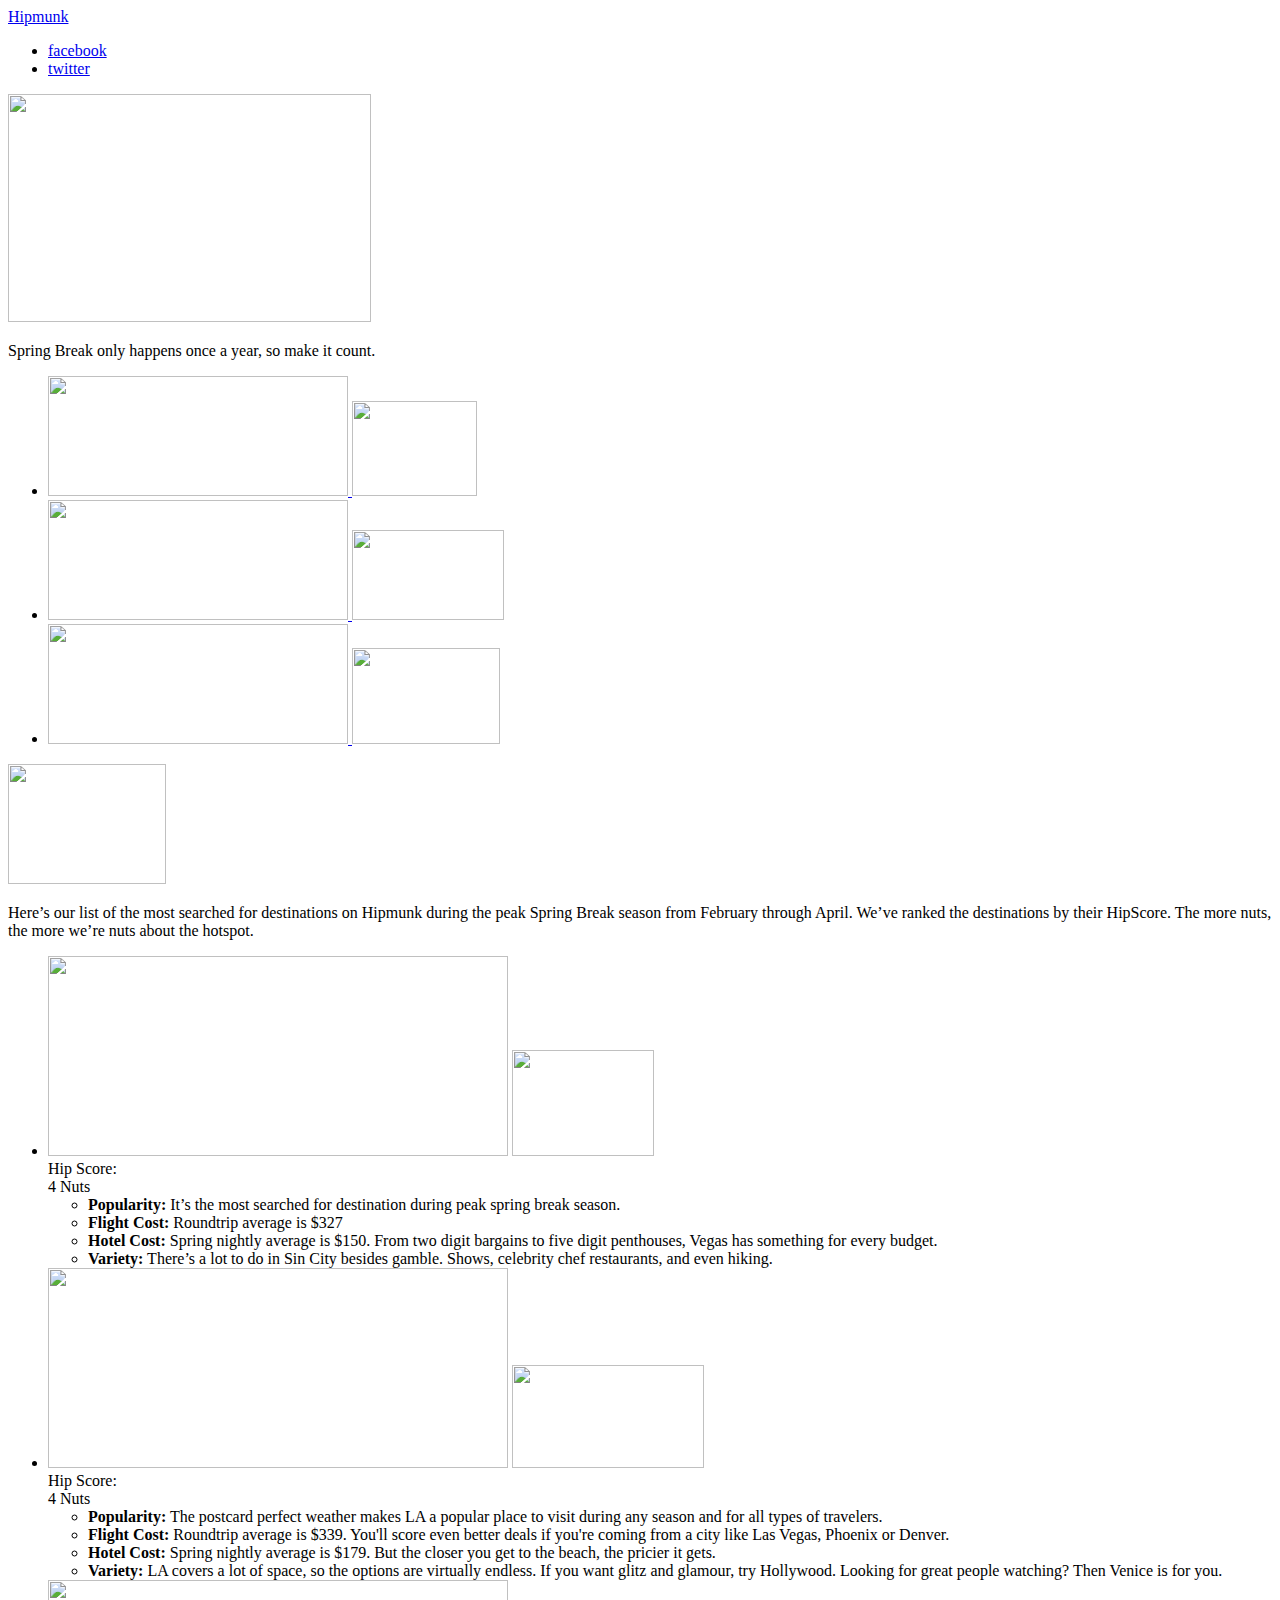
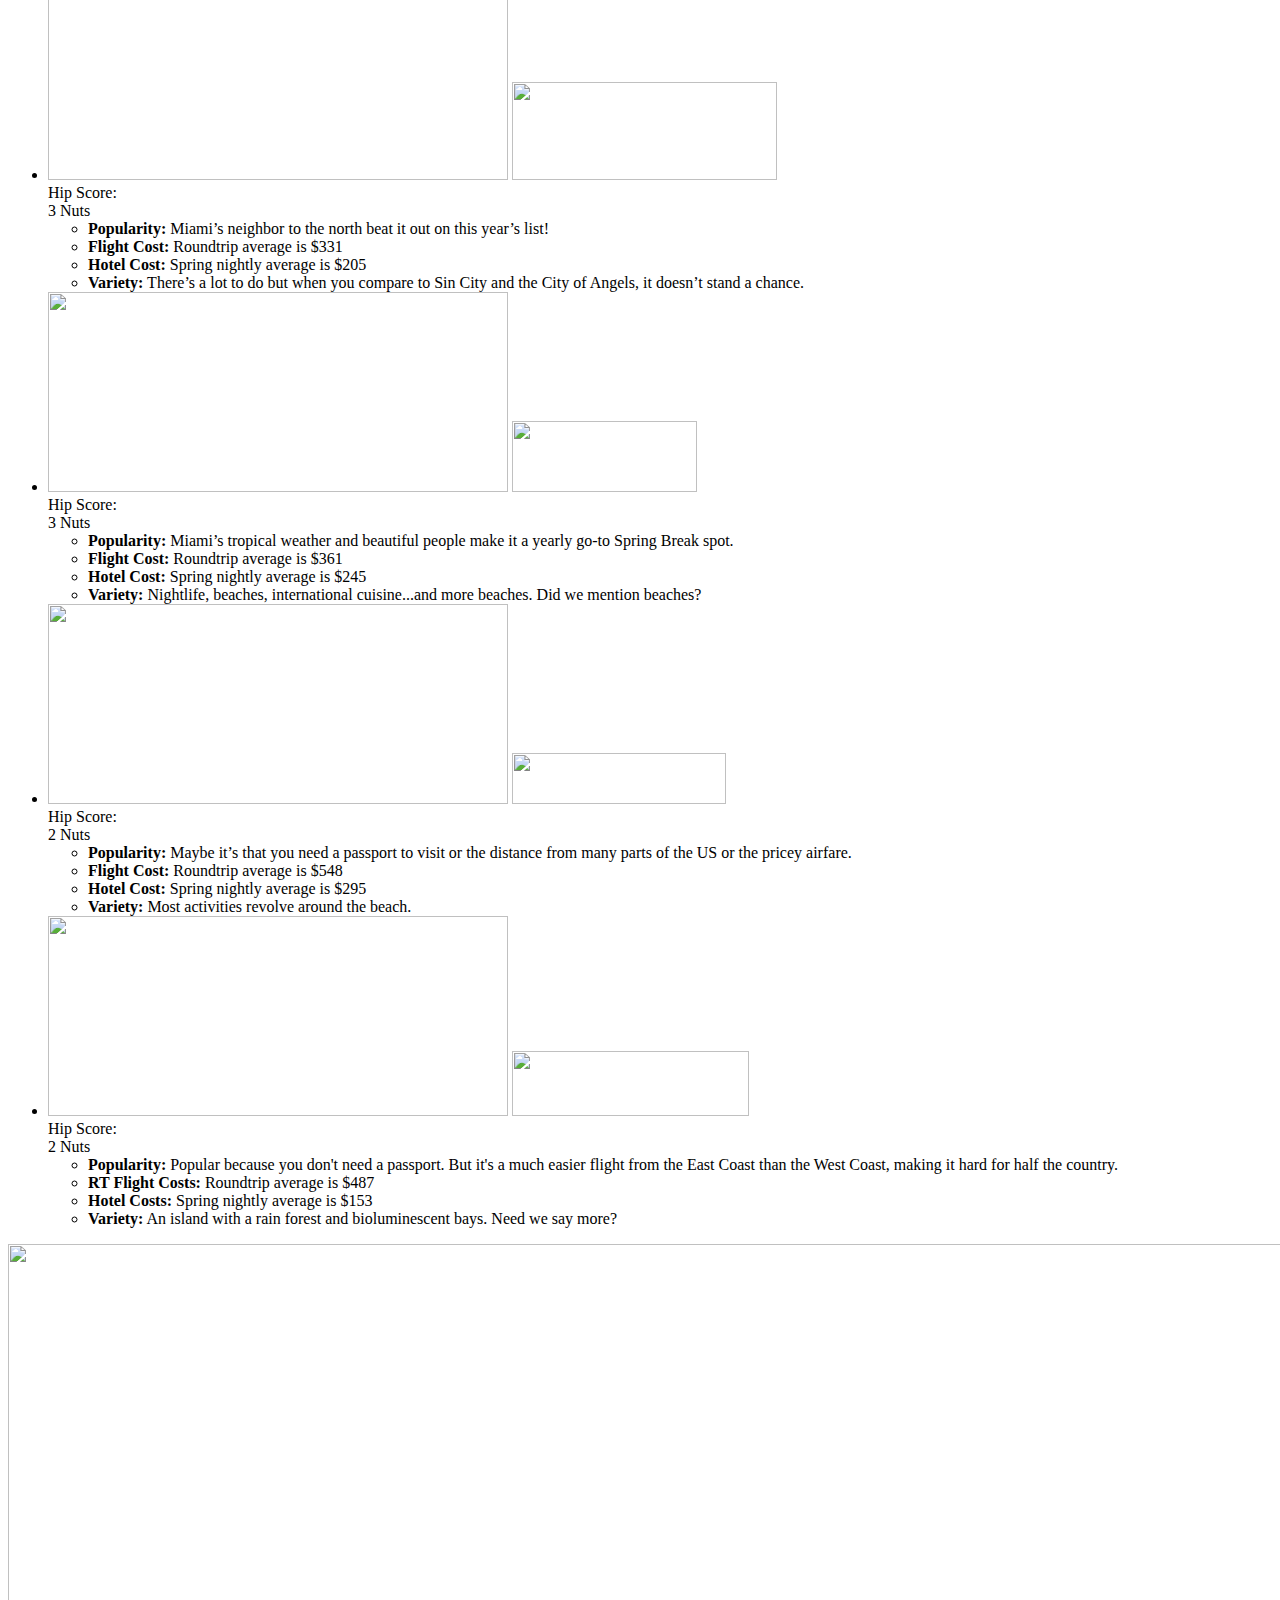
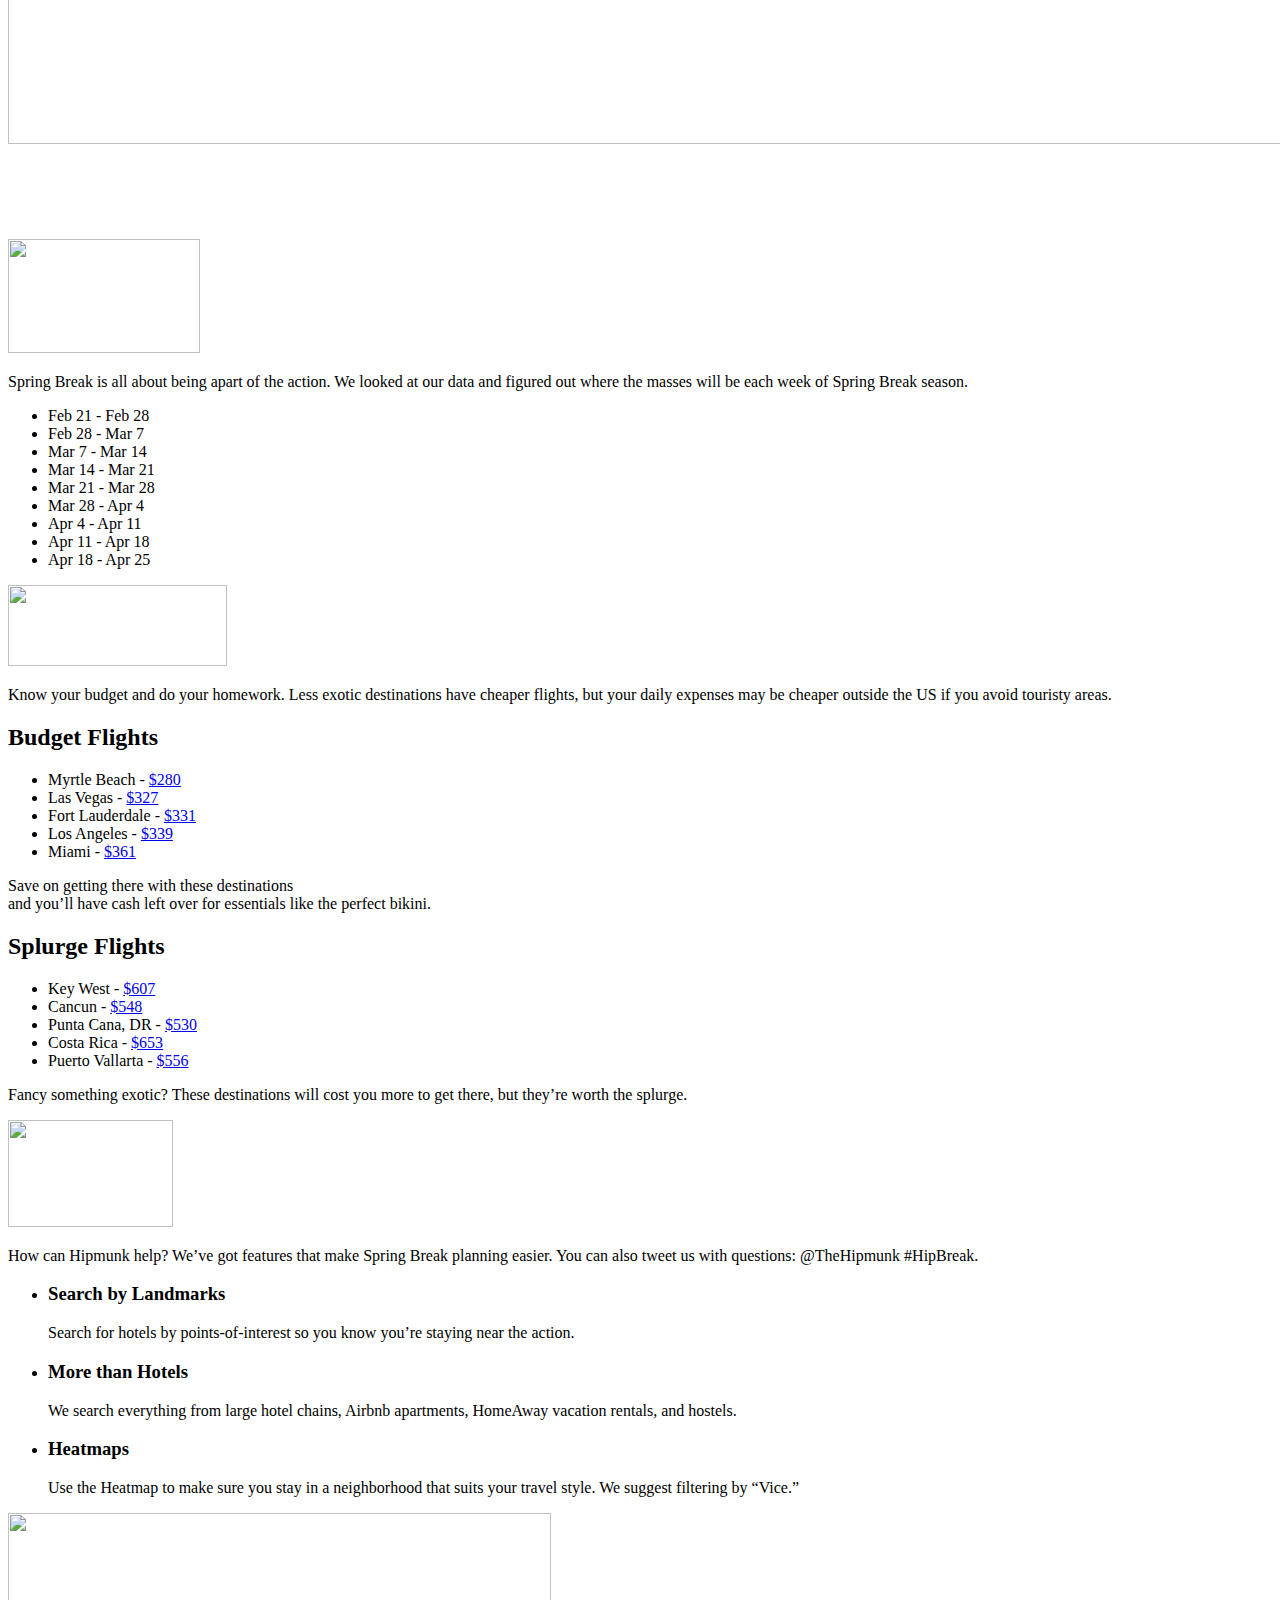
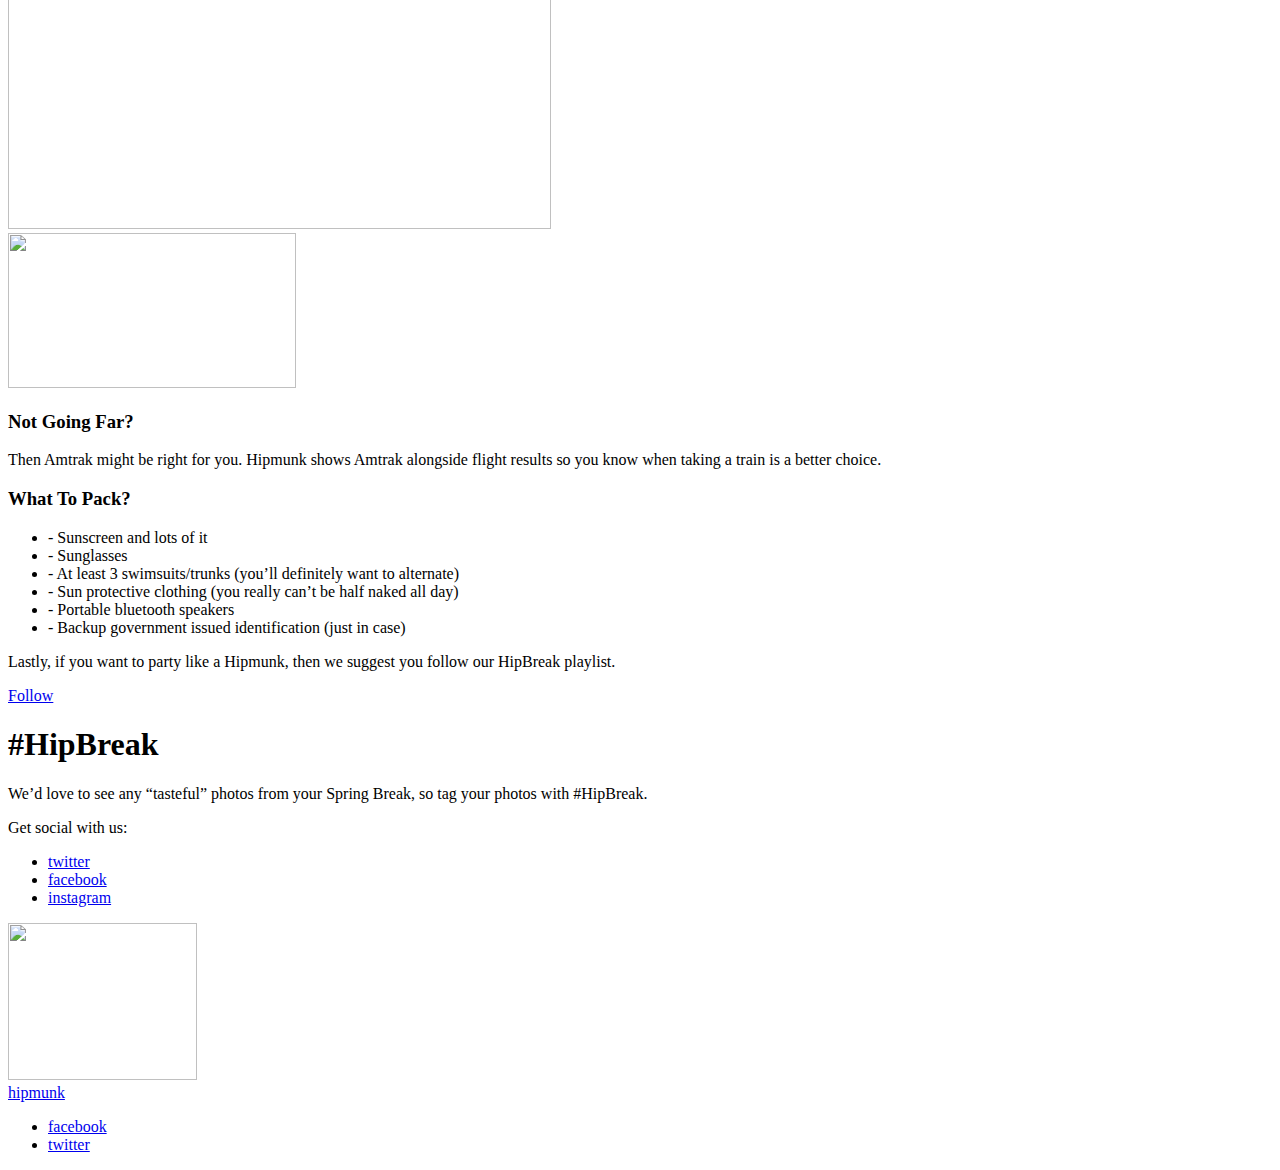
==== index.html @ 0447f13f "first commit" ====
<!DOCTYPE html>
<html lang="en">
	<head>
		<meta charset="UTF-8" />

		<title>Hipmunk Spring Break</title>

		<link rel="shortcut icon" type="image/x-icon"
			href="http://fun.hipmunk.com/HipmunkSpringBreak/css/images/favicon.ico" />
		<link rel="stylesheet"
			href="http://fun.hipmunk.com/HipmunkSpringBreak/css/fonts.css" />
		<link rel="stylesheet"
			href="http://fun.hipmunk.com/HipmunkSpringBreak/css/jquery-ui.min.css" />
		<link rel="stylesheet"
			href="http://fun.hipmunk.com/HipmunkSpringBreak/css/style.css" />

		<script
			src="http://fun.hipmunk.com/HipmunkSpringBreak/js/jquery-1.11.0.min.js"></script>
		<script src="http://fun.hipmunk.com/HipmunkSpringBreak/js/jquery-ui.min.js"></script>
		<script src="http://fun.hipmunk.com/HipmunkSpringBreak/js/functions.js"></script>
	</head>
	<body>
		<div class="wrapper">
			<header class="header">
				<div class="shell">
					<a
						href="https://www.hipmunk.com/?utm_medium=pr&utm_source=fun&utm_campaign=SpringBreak&utm_content=Buttons"
						class="logo">Hipmunk</a>

					<div class="socials">
						<span></span>

						<ul>
							<li>
								<a
									href="https://www.facebook.com/hipmunk?utm_medium=pr&utm_source=fun&utm_campaign=SpringBreak&utm_content=Buttons"
									class="link-facebook">facebook</a>
							</li>

							<li>
								<a
									href="https://twitter.com/thehipmunk?utm_medium=pr&utm_source=fun&utm_campaign=SpringBreak&utm_content=Buttons"
									class="link-twitter">twitter</a>
							</li>
						</ul>
					</div><!-- /.socials -->
				</div><!-- /.shell -->
			</header><!-- /.header -->

			<section class="intro">
				<span class="intro-logo">
					<img src="http://fun.hipmunk.com/HipmunkSpringBreak/css/images/spring-break
						guide.png" alt="" width="363" height="228" />
				</span>

				<div class="intro-nav">
					<div class="shell">
						<p>Spring Break only happens once a year, so make it count. </p>

						<ul>
							<li>
								<a href="#section-spots">
									<img
										src="http://fun.hipmunk.com/HipmunkSpringBreak/css/images/temp/intro-nav-image1.jpg"
										alt="" class="intro-nav-image" width="300" height="120" />

									<img
										src="http://fun.hipmunk.com/HipmunkSpringBreak/css/images/top-spots-white.png"
										alt="" class="intro-nav-text" width="125" height="95" />
								</a>
							</li>

							<li>
								<a href="#section-map">
									<img
										src="http://fun.hipmunk.com/HipmunkSpringBreak/css/images/temp/intro-nav-image2.jpg"
										alt="" class="intro-nav-image" width="300" height="120" />

									<img
										src="http://fun.hipmunk.com/HipmunkSpringBreak/css/images/when-to-go-white.png"
										alt="" class="intro-nav-text" width="152" height="90" />
								</a>
							</li>

							<li>
								<a href="#section-tips">
									<img
										src="http://fun.hipmunk.com/HipmunkSpringBreak/css/images/temp/intro-nav-image3.jpg"
										alt="" class="intro-nav-image" width="300" height="120" />

									<img
										src="http://fun.hipmunk.com/HipmunkSpringBreak/css/images/tips-white.png"
										alt="" class="intro-nav-text" width="148" height="96" />
								</a>
							</li>
						</ul>
					</div><!-- /.shell -->
				</div><!-- /.intro-nav -->
			</section><!-- /.intro -->

			<section class="section section-spots" id="section-spots">
				<div class="shell">
					<div class="section-head">
						<div class="section-head-inner left">
							<img
								src="http://fun.hipmunk.com/HipmunkSpringBreak/css/images/top-spots.png"
								alt="" width="158" height="120" />
						</div><!-- /.section-head-inner left -->

						<div class="section-head-inner">
							<p>Here’s our list of the most searched for destinations on Hipmunk
								during the peak Spring Break season from February through April. We’ve
								ranked the destinations by their HipScore. The more nuts, the more we’re
								nuts about the hotspot.</p>
						</div><!-- /.section-head-inner-->
					</div><!-- /.section-head -->

					<div class="section-body">
						<ul class="spots">
							<li class="spot">
								<div class="spot-head">
									<span class="spot-number">
										<i class="ico-number-1"></i>
									</span>

									<img
										src="http://fun.hipmunk.com/HipmunkSpringBreak/css/images/temp/las-vegas.jpg"
										alt="" width="460" height="200" class="spot-image" />

									<img
										src="http://fun.hipmunk.com/HipmunkSpringBreak/css/images/las-vegas.png"
										alt="" class="spot-name" width="142" height="106" />
								</div><!-- /.spot-head -->

								<div class="spot-details">
									<div class="spot-details-head">
										<span class="spot-score">Hip Score: </span>

										<div class="spot-rating">
											<div class="spot-rating-rated" style="width: 100%">

											</div><!-- /.spot-rating-rated -->
										</div><!-- /.spot-rating -->

										<span class="spot-rating-count">4 Nuts</span>
									</div><!-- /.spot-details-head -->

									<div class="spot-details-body">
										<ul class="list-details">
											<li><strong>Popularity:</strong> It’s the most searched for
												destination during peak spring break season.</li>

											<li><strong>Flight Cost:</strong> Roundtrip average is $327</li>

											<li><strong>Hotel Cost:</strong> Spring nightly average is $150. From
												two digit bargains to five digit penthouses, Vegas has something for
												every budget.</li>

											<li><strong>Variety:</strong> There’s a lot to do in Sin City besides
												gamble. Shows, celebrity chef restaurants, and even hiking.</li>
										</ul><!-- /.list-details -->
									</div><!-- /.spot-details-body -->
								</div><!-- /.spot-details -->
							</li><!-- /.spot -->

							<li class="spot">
								<div class="spot-head">
									<span class="spot-number">
										<i class="ico-number-2"></i>
									</span>

									<img
										src="http://fun.hipmunk.com/HipmunkSpringBreak/css/images/temp/LA.jpg"
										alt="" width="460" height="200" class="spot-image" />

									<img
										src="http://fun.hipmunk.com/HipmunkSpringBreak/css/images/los-angeles.png"
										alt="" class="spot-name" width="192" height="103" />
								</div><!-- /.spot-head -->

								<div class="spot-details">
									<div class="spot-details-head">
										<span class="spot-score">Hip Score: </span>

										<div class="spot-rating">
											<div class="spot-rating-rated" style="width: 100%">

											</div><!-- /.spot-rating-rated -->
										</div><!-- /.spot-rating -->

										<span class="spot-rating-count">4 Nuts</span>
									</div><!-- /.spot-details-head -->

									<div class="spot-details-body">
										<ul class="list-details">
											<li><strong>Popularity:</strong> The postcard perfect weather makes
												LA a popular place to visit during any season and for all types of
												travelers.</li>

											<li><strong>Flight Cost:</strong> Roundtrip average is $339. You'll
												score even better deals if you're coming from a city like Las Vegas,
												Phoenix or Denver.</li>

											<li><strong>Hotel Cost:</strong> Spring nightly average is $179. But
												the closer you get to the beach, the pricier it gets.</li>

											<li><strong>Variety:</strong> LA covers a lot of space, so the
												options are virtually endless. If you want glitz and glamour, try
												Hollywood. Looking for great people watching? Then Venice is for
												you.</li>
										</ul><!-- /.list-details -->
									</div><!-- /.spot-details-body -->
								</div><!-- /.spot-details -->
							</li><!-- /.spot -->

							<li class="spot">
								<div class="spot-head">
									<span class="spot-number">
										<i class="ico-number-3"></i>
									</span>

									<img
										src="http://fun.hipmunk.com/HipmunkSpringBreak/css/images/temp/fort.jpg"
										alt="" width="460" height="200" class="spot-image" />

									<img
										src="http://fun.hipmunk.com/HipmunkSpringBreak/css/images/fort-lauderdale.png"
										alt="" class="spot-name" width="265" height="98" />
								</div><!-- /.spot-head -->

								<div class="spot-details">
									<div class="spot-details-head">
										<span class="spot-score">Hip Score: </span>

										<div class="spot-rating">
											<div class="spot-rating-rated" style="width: 75%">

											</div><!-- /.spot-rating-rated -->
										</div><!-- /.spot-rating -->

										<span class="spot-rating-count">3 Nuts</span>
									</div><!-- /.spot-details-head -->

									<div class="spot-details-body">
										<ul class="list-details">
											<li><strong>Popularity:</strong> Miami’s neighbor to the north beat
												it out on this year’s list!</li>

											<li><strong>Flight Cost:</strong> Roundtrip average is $331</li>

											<li><strong>Hotel Cost:</strong> Spring nightly average is $205</li>
											<li><strong>Variety:</strong> There’s a lot to do but when you
												compare to Sin City and the City of Angels, it doesn’t stand a
												chance. </li>
										</ul><!-- /.list-details -->
									</div><!-- /.spot-details-body -->
								</div><!-- /.spot-details -->
							</li><!-- /.spot -->

							<li class="spot">
								<div class="spot-head">
									<span class="spot-number">
										<i class="ico-number-4"></i>
									</span>

									<img
										src="http://fun.hipmunk.com/HipmunkSpringBreak/css/images/temp/miami.jpg"
										alt="" width="460" height="200" class="spot-image" />

									<img
										src="http://fun.hipmunk.com/HipmunkSpringBreak/css/images/miami.png"
										alt="" class="spot-name" width="185" height="71" />
								</div><!-- /.spot-head -->

								<div class="spot-details">
									<div class="spot-details-head">
										<span class="spot-score">Hip Score: </span>

										<div class="spot-rating">
											<div class="spot-rating-rated" style="width: 75%">

											</div><!-- /.spot-rating-rated -->
										</div><!-- /.spot-rating -->

										<span class="spot-rating-count">3 Nuts</span>
									</div><!-- /.spot-details-head -->

									<div class="spot-details-body">
										<ul class="list-details">
											<li><strong>Popularity:</strong> Miami’s tropical weather and
												beautiful people make it a yearly go-to Spring Break spot.</li>

											<li><strong>Flight Cost:</strong> Roundtrip average is $361</li>

											<li><strong>Hotel Cost:</strong> Spring nightly average is $245</li>
											<li><strong>Variety:</strong> Nightlife, beaches, international
												cuisine...and more beaches. Did we mention beaches?</li>
										</ul><!-- /.list-details -->
									</div><!-- /.spot-details-body -->
								</div><!-- /.spot-details -->
							</li><!-- /.spot -->

							<li class="spot">
								<div class="spot-head">
									<span class="spot-number">
										<i class="ico-number-5"></i>
									</span>

									<img
										src="http://fun.hipmunk.com/HipmunkSpringBreak/css/images/temp/cancun.jpg"
										alt="" width="460" height="200" class="spot-image" />

									<img
										src="http://fun.hipmunk.com/HipmunkSpringBreak/css/images/cancun.png"
										alt="" class="spot-name" width="214" height="51" />
								</div><!-- /.spot-head -->

								<div class="spot-details">
									<div class="spot-details-head">
										<span class="spot-score">Hip Score: </span>

										<div class="spot-rating">
											<div class="spot-rating-rated" style="width: 50%">

											</div><!-- /.spot-rating-rated -->
										</div><!-- /.spot-rating -->

										<span class="spot-rating-count">2 Nuts</span>
									</div><!-- /.spot-details-head -->

									<div class="spot-details-body">
										<ul class="list-details">
											<li><strong>Popularity:</strong> Maybe it’s that you need a passport
												to visit or the distance from many parts of the US or the pricey
												airfare.</li>

											<li><strong>Flight Cost:</strong> Roundtrip average is $548</li>

											<li><strong>Hotel Cost:</strong> Spring nightly average is $295</li>
											<li><strong>Variety:</strong> Most activities revolve around the
												beach.</li>
										</ul><!-- /.list-details -->
									</div><!-- /.spot-details-body -->
								</div><!-- /.spot-details -->
							</li><!-- /.spot -->

							<li class="spot">
								<div class="spot-head">
									<span class="spot-number">
										<i class="ico-number-6"></i>
									</span>

									<img
										src="http://fun.hipmunk.com/HipmunkSpringBreak/css/images/temp/san-juan.jpg"
										alt="" width="460" height="200" class="spot-image" />

									<img
										src="http://fun.hipmunk.com/HipmunkSpringBreak/css/images/san-juan.png"
										alt="" class="spot-name" width="237" height="65" />
								</div><!-- /.spot-head -->

								<div class="spot-details">
									<div class="spot-details-head">
										<span class="spot-score">Hip Score: </span>

										<div class="spot-rating">
											<div class="spot-rating-rated" style="width: 50%">

											</div><!-- /.spot-rating-rated -->
										</div><!-- /.spot-rating -->

										<span class="spot-rating-count">2 Nuts</span>
									</div><!-- /.spot-details-head -->

									<div class="spot-details-body">
										<ul class="list-details">
											<li><strong>Popularity:</strong> Popular because you don't need a
												passport. But it's a much easier flight from the East Coast than the
												West Coast, making it hard for half the country.</li>

											<li><strong>RT Flight Costs:</strong> Roundtrip average is $487</li>
											<li><strong>Hotel Costs:</strong> Spring nightly average is $153</li>
											<li><strong>Variety:</strong> An island with a rain forest and
												bioluminescent bays. Need we say more?</li>
										</ul><!-- /.list-details -->
									</div><!-- /.spot-details-body -->
								</div><!-- /.spot-details -->
							</li><!-- /.spot -->
						</ul><!-- /.spots -->
					</div><!-- /.section-body -->
				</div><!-- /.shell -->
			</section><!-- /.section -->

			<section class="section section-map" id="section-map">
				<div class="section-image">
					<img src="http://fun.hipmunk.com/HipmunkSpringBreak/css/images/map.jpg"
						alt="" width="1379" height="500" />
				</div><!-- /.section-image -->

				<div class="section-inner">
					<div class="map-links">
						<a
							href="https://www.hipmunk.com/Hotels-in-Los-Angeles-CA?utm_medium=pr&utm_source=fun&utm_campaign=SpringBreak&utm_content=WhentoGo"
							style="margin-left: -410px; top: 47.6%;" class="feb-4 mar-2 mar-4 apr-1">
							<img
								src="http://fun.hipmunk.com/HipmunkSpringBreak/css/images/cities/LA.png"
								alt="" width="128" height="47" />
						</a>

						<a
							href="https://www.hipmunk.com/Hotels-in-Cancun-Mexico?utm_medium=pr&utm_source=fun&utm_campaign=SpringBreak&utm_content=WhentoGo"
							style="margin-left: -223px; top: 63.5%;" class="mar-1 mar-3 apr-1 apr-3
							apr-2 apr-4">
							<img
								src="http://fun.hipmunk.com/HipmunkSpringBreak/css/images/cities/Cancun.png"
								alt="" width="104" height="47" />
						</a>

						<a
							href="https://www.hipmunk.com/Hotels-in-Fort-Lauderdale-FL?utm_medium=pr&utm_source=fun&utm_campaign=SpringBreak&utm_content=WhentoGo"
							style="margin-left: -188px; top: 48%;" class="mar-2">
							<img
								src="http://fun.hipmunk.com/HipmunkSpringBreak/css/images/cities/Fort-Lauderdale.png"
								alt="" width="156" height="53" />
						</a>

						<a
							href="https://www.hipmunk.com/Hotels-in-Fort-Lauderdale-FL?utm_medium=pr&utm_source=fun&utm_campaign=SpringBreak&utm_content=WhentoGo"
							style="margin-left: -188px; top: 55.6%;" class="feb-4 mar-1 mar-3 mar-4
							apr-1">
							<img
								src="http://fun.hipmunk.com/HipmunkSpringBreak/css/images/cities/fort-lauderdale-dark.png"
								alt="" width="156" height="53" />
						</a>

						<a
							href="https://www.hipmunk.com/Hotels-in-Fort-Lauderdale-FL?utm_medium=pr&utm_source=fun&utm_campaign=SpringBreak&utm_content=WhentoGo"
							style="margin-left: -177px; top: 50.2%;" class="apr-2">
							<img
								src="http://fun.hipmunk.com/HipmunkSpringBreak/css/images/cities/Fort-Lauderdale-center.png"
								alt="" width="156" height="76" />
						</a>

						<a
							href="https://www.hipmunk.com/Hotels-in-Las-Vegas-NV?utm_medium=pr&utm_source=fun&utm_campaign=SpringBreak&utm_content=WhentoGo"
							style="margin-left: -337px; top: 40%;" class="feb-4 mar-1 mar-4 apr-3">
							<img
								src="http://fun.hipmunk.com/HipmunkSpringBreak/css/images/cities/Las-Vegas.png"
								alt="" width="112" height="68" />
						</a>

						<a
							href="https://www.hipmunk.com/Hotels-in-Miami-FL?utm_medium=pr&utm_source=fun&utm_campaign=SpringBreak&utm_content=WhentoGo"
							style="margin-left: -149px; top: 54.5%;" class="mar-2">
							<img
								src="http://fun.hipmunk.com/HipmunkSpringBreak/css/images/cities/Miami.png"
								alt="" width="112" height="55" />
						</a>

						<a
							href="https://www.hipmunk.com/Hotels-in-San-Juan-Puerto-Rico?utm_medium=pr&utm_source=fun&utm_campaign=SpringBreak&utm_content=WhentoGo"
							style="margin-left: -69px; top: 61.7%;" class="mar-3 apr-3">
							<img
								src="http://fun.hipmunk.com/HipmunkSpringBreak/css/images/cities/san-juan.png"
								alt="" width="105" height="68" />
						</a>

						<a
							href="https://www.hipmunk.com/Hotels-in-Tampa-FL?utm_medium=pr&utm_source=fun&utm_campaign=SpringBreak&utm_content=WhentoGo"
							style="margin-left: -178px; top: 56.5%;" class="apr-2">
							<img
								src="http://fun.hipmunk.com/HipmunkSpringBreak/css/images/cities/tampa.png"
								alt="" width="83" height="45" />
						</a>

						<a
							href="https://www.hipmunk.com/Hotels-in-Tampa-FL?utm_medium=pr&utm_source=fun&utm_campaign=SpringBreak&utm_content=WhentoGo"
							style="margin-left: -160px; top: 48%;" class="apr-4">
							<img
								src="http://fun.hipmunk.com/HipmunkSpringBreak/css/images/cities/tampa-alt.png"
								alt="" width="77" height="87" />
						</a>

						<a
							href="https://www.hipmunk.com/Hotels-in-Fort-Lauderdale-FL?utm_medium=pr&utm_source=fun&utm_campaign=SpringBreak&utm_content=WhentoGo"
							style="margin-left: -166px; top: 55.6%;" class="apr-4">
							<img
								src="http://fun.hipmunk.com/HipmunkSpringBreak/css/images/cities/fort-lauderdale-dark-alt.png"
								alt="" width="156" height="48" />
						</a>
					</div><!-- /.map-links -->

					<div class="shell">
						<div class="section-head">
							<div class="section-head-inner left">
								<img
									src="http://fun.hipmunk.com/HipmunkSpringBreak/css/images/when-to-go-big.png"
									alt="" width="192" height="114" />
							</div><!-- /.section-head-inner left -->

							<div class="section-head-inner">
								<p>Spring Break is all about being apart of the action. We looked at our
									data and figured out where the masses will be each week of Spring Break
									season.</p>
							</div><!-- /.section-head-inner-->
						</div><!-- /.section-head -->
					</div><!-- /.shell -->

					<div class="section-foot">
						<div class="shell">
							<div class="map-scollbar">
								<div class="slider">

								</div><!-- /.slider -->

								<ul class="slider-options">
									<li data-time="feb-4">Feb 21 - Feb 28</li>

									<li data-time="mar-1">Feb 28 - Mar 7</li>

									<li data-time="mar-2">Mar 7 - Mar 14</li>

									<li data-time="mar-3">Mar 14 - Mar 21</li>

									<li data-time="mar-4">Mar 21 - Mar 28</li>

									<li data-time="apr-1">Mar 28 - Apr 4</li>

									<li data-time="apr-2">Apr 4 - Apr 11</li>

									<li data-time="apr-3">Apr 11 - Apr 18</li>

									<li data-time="apr-4">Apr 18 - Apr 25</li>
								</ul><!-- /.slider-options -->
							</div><!-- /.map-scollbar -->
						</div><!-- /.shell -->
					</div><!-- /.section-foot -->
				</div><!-- /.section-inner -->
			</section><!-- /.section -->

			<section class="section section-budget">
				<div class="section-head">
					<div class="shell clearfix">
						<div class="section-head-inner left">
							<img
								src="http://fun.hipmunk.com/HipmunkSpringBreak/css/images/miami-colored.png"
								alt="" width="219" height="81" />
						</div><!-- /.section-head-inner left -->

						<div class="section-head-inner">
							<p>Know your budget and do your homework. Less exotic destinations have
								cheaper flights, but your daily expenses may be cheaper outside the US
								if you avoid touristy areas.</p>
						</div><!-- /.section-head-inner-->
					</div><!-- /.shell -->
				</div><!-- /.section-head -->

				<div class="section-body">
					<div class="shell">
						<div class="article">
							<h2>Budget Flights</h2>

							<ul class="list-flights">
								<li>Myrtle Beach - <a
										href="https://www.hipmunk.com/Flights-to-Myrtle-Beach-SC?utm_medium=pr&utm_source=fun&utm_campaign=SpringBreak&utm_content=Budget">$280</a></li>
								<li>Las Vegas - <a
										href="https://www.hipmunk.com/Flights-to-Las-Vegas-NV?utm_medium=pr&utm_source=fun&utm_campaign=SpringBreak&utm_content=Budget">$327</a></li>
								<li>Fort Lauderdale - <a
										href="https://www.hipmunk.com/Flights-to-Fort-Lauderdale-FL?utm_medium=pr&utm_source=fun&utm_campaign=SpringBreak&utm_content=Budget">$331</a></li>
								<li>Los Angeles - <a
										href="https://www.hipmunk.com/Flights-to-Los-Angeles-CA?utm_medium=pr&utm_source=fun&utm_campaign=SpringBreak&utm_content=Budget">$339</a></li>
								<li>Miami - <a
										href="https://www.hipmunk.com/Flights-to-Miami-FL?utm_medium=pr&utm_source=fun&utm_campaign=SpringBreak&utm_content=Budget">$361
									</a></li>
							</ul><!-- /.list-flights -->

							<p>Save on getting there with these destinations <br />and you’ll have
								cash left over for essentials like the perfect bikini.</p>
						</div><!-- /.article -->
					</div><!-- /.shell -->
				</div><!-- /.section-body -->

				<div class="section-foot">
					<div class="shell">
						<div class="article">
							<h2>Splurge Flights</h2>

							<ul class="list-flights">
								<li>Key West - <a
										href="https://www.hipmunk.com/flights?utm_medium=pr&utm_source=fun&utm_campaign=SpringBreak&utm_content=Budget#t=EYW">$607</a></li>
								<li>Cancun - <a
										href="https://www.hipmunk.com/Flights-to-Cancun-Mexico?utm_medium=pr&utm_source=fun&utm_campaign=SpringBreak&utm_content=Budget">$548</a></li>
								<li>Punta Cana, DR - <a
										href="https://www.hipmunk.com/flights?utm_medium=pr&utm_source=fun&utm_campaign=SpringBreak&utm_content=Budget#t=PUJ">$530</a></li>
								<li>Costa Rica - <a
										href="https://www.hipmunk.com/flights?utm_medium=pr&utm_source=fun&utm_campaign=SpringBreak&utm_content=Budget#t=SJO">$653</a></li>
								<li>Puerto Vallarta - <a
										href="https://www.hipmunk.com/flights?utm_medium=pr&utm_source=fun&utm_campaign=SpringBreak&utm_content=Budget#t=PVR">$556</a></li>
							</ul><!-- /.list-flights -->

							<p>Fancy something exotic? These destinations will cost you more to get
								there, but they’re worth the splurge.</p>
						</div><!-- /.article -->
					</div><!-- /.shell -->
				</div><!-- /.section-foot -->
			</section><!-- /.section -->

			<section class="section section-tips" id="section-tips">
				<div class="shell">
					<div class="section-head">
						<div class="section-head-inner left">
							<img
								src="http://fun.hipmunk.com/HipmunkSpringBreak/css/images/tips-colored.png"
								alt="" width="165" height="107" />
						</div><!-- /.section-head-inner left -->

						<div class="section-head-inner">
							<p>How can Hipmunk help? We’ve got features that make Spring Break
								planning easier. You can also tweet us with questions: @TheHipmunk
								#HipBreak.</p>
						</div><!-- /.section-head-inner -->
					</div><!-- /.section-head -->

					<ul class="list-tips">
						<li>
							<h3>Search by Landmarks</h3>

							<p>Search for hotels by points-of-interest so you know you’re staying
								near the action.</p>
						</li>

						<li>
							<h3>More than Hotels</h3>

							<p>We search everything from large hotel chains, Airbnb apartments,
								HomeAway vacation rentals, and hostels.</p>
						</li>

						<li>
							<h3>Heatmaps</h3>

							<p>Use the Heatmap to make sure you stay in a neighborhood that suits
								your travel style. We suggest filtering by “Vice.”</p>
						</li>
					</ul><!-- /.list-tips -->
				</div><!-- /.shell -->

				<div class="section-foot">
					<span class="palm palm-left"></span>

					<span class="palm palm-right"></span>

					<div class="tablet-image">
						<img src="http://fun.hipmunk.com/HipmunkSpringBreak/css/images/imac.png"
							alt="" width="543" height="316" />
					</div><!-- /.tablet-image -->
				</div><!-- /.section-foot -->
			</section><!-- /.section -->

			<section class="section section-aboard">
				<div class="shell">
					<div class="section-cols">
						<div class="section-col section-col-1of2">
							<div class="chipmunk-image">
								<img
									src="http://fun.hipmunk.com/HipmunkSpringBreak/css/images/all-aboard.png"
									alt="" width="288" height="155" />
							</div><!-- /.chipmunk-image -->
						</div><!-- /.section-col section-col-1of2 -->

						<div class="section-col section-col-1of2">
							<div class="article">
								<h3>Not Going Far?</h3>

								<p>Then Amtrak might be right for you. Hipmunk shows Amtrak alongside
									flight results so you know when taking a train is a better choice. </p>
							</div><!-- /.article -->
						</div><!-- /.section-col section-col-1of2 -->
					</div><!-- /.section-cols -->
				</div><!-- /.shell -->
			</section><!-- /.section -->

			<section class="section section-pack">
				<div class="shell">
					<div class="article">
						<h3>What To Pack?</h3>

						<ul>
							<li>- Sunscreen and lots of it</li>

							<li>- Sunglasses </li>

							<li>- At least 3 swimsuits/trunks (you’ll definitely want to alternate)
							</li>

							<li>- Sun protective clothing (you really can’t be half naked all day)</li>
							<li>- Portable bluetooth speakers </li>

							<li>- Backup government issued identification (just in case)</li>
						</ul>

						<p>Lastly, if you want to party like a Hipmunk, then we suggest you follow
							our HipBreak playlist.</p>

						<div class="actions">
							<a
								href="http://open.spotify.com/user/thehipmunk/playlist/06yWRmVXMA8In89k974xlc"
								class="btn btn-follow">
								<i class="ico-follow"></i>

								<span>Follow</span>
							</a>
						</div><!-- /.actions -->
					</div><!-- /.article -->
				</div><!-- /.shell -->
			</section><!-- /.section -->

			<section class="section section-break">
				<div class="shell">
					<div class="article">
						<h1>#HipBreak</h1>

						<p>We’d love to see any “tasteful” photos from your Spring Break, so tag
							your photos with #HipBreak.</p>

						<p>Get social with us:</p>

						<div class="socials socials-alt">
							<ul>
								<li>
									<a
										href="https://twitter.com/thehipmunk?utm_medium=pr&utm_source=fun&utm_campaign=SpringBreak&utm_content=Buttons"
										class="link-twitter">twitter</a>
								</li>

								<li>
									<a
										href="https://www.facebook.com/hipmunk?utm_medium=pr&utm_source=fun&utm_campaign=SpringBreak&utm_content=Buttons"
										class="link-facebook">facebook</a>
								</li>

								<li>
									<a
										href="https://instagram.com/thehipmunk/?utm_medium=pr&utm_source=fun&utm_campaign=SpringBreak&utm_content=Buttons"
										class="link-instagram">instagram</a>
								</li>
							</ul>
						</div><!-- /.socials -->
					</div><!-- /.article -->

					<div class="chipmunk-image">
						<img
							src="http://fun.hipmunk.com/HipmunkSpringBreak/css/images/party-chippy.png"
							alt="" width="189" height="157" />
					</div><!-- /.chipmunk-image -->
				</div><!-- /.shell -->
			</section><!-- /.section -->

			<footer class="footer">
				<div class="shell">
					<a
						href="https://www.hipmunk.com/?utm_medium=pr&utm_source=fun&utm_campaign=SpringBreak&utm_content=Buttons"
						class="footer-logo">hipmunk</a>

					<div class="socials">
						<span></span>

						<ul>
							<li>
								<a
									href="https://www.facebook.com/hipmunk?utm_medium=pr&utm_source=fun&utm_campaign=SpringBreak&utm_content=Buttons"
									class="link-facebook" class="link-facebook">facebook</a>
							</li>

							<li>
								<a
									href="https://twitter.com/thehipmunk?utm_medium=pr&utm_source=fun&utm_campaign=SpringBreak&utm_content=Buttons"
									class="link-twitter" class="link-twitter">twitter</a>
							</li>
						</ul>
					</div><!-- /.socials -->
				</div><!-- /.shell -->
			</footer><!-- /.footer -->
		</div><!-- /.wrapper -->
	</body>
</html>
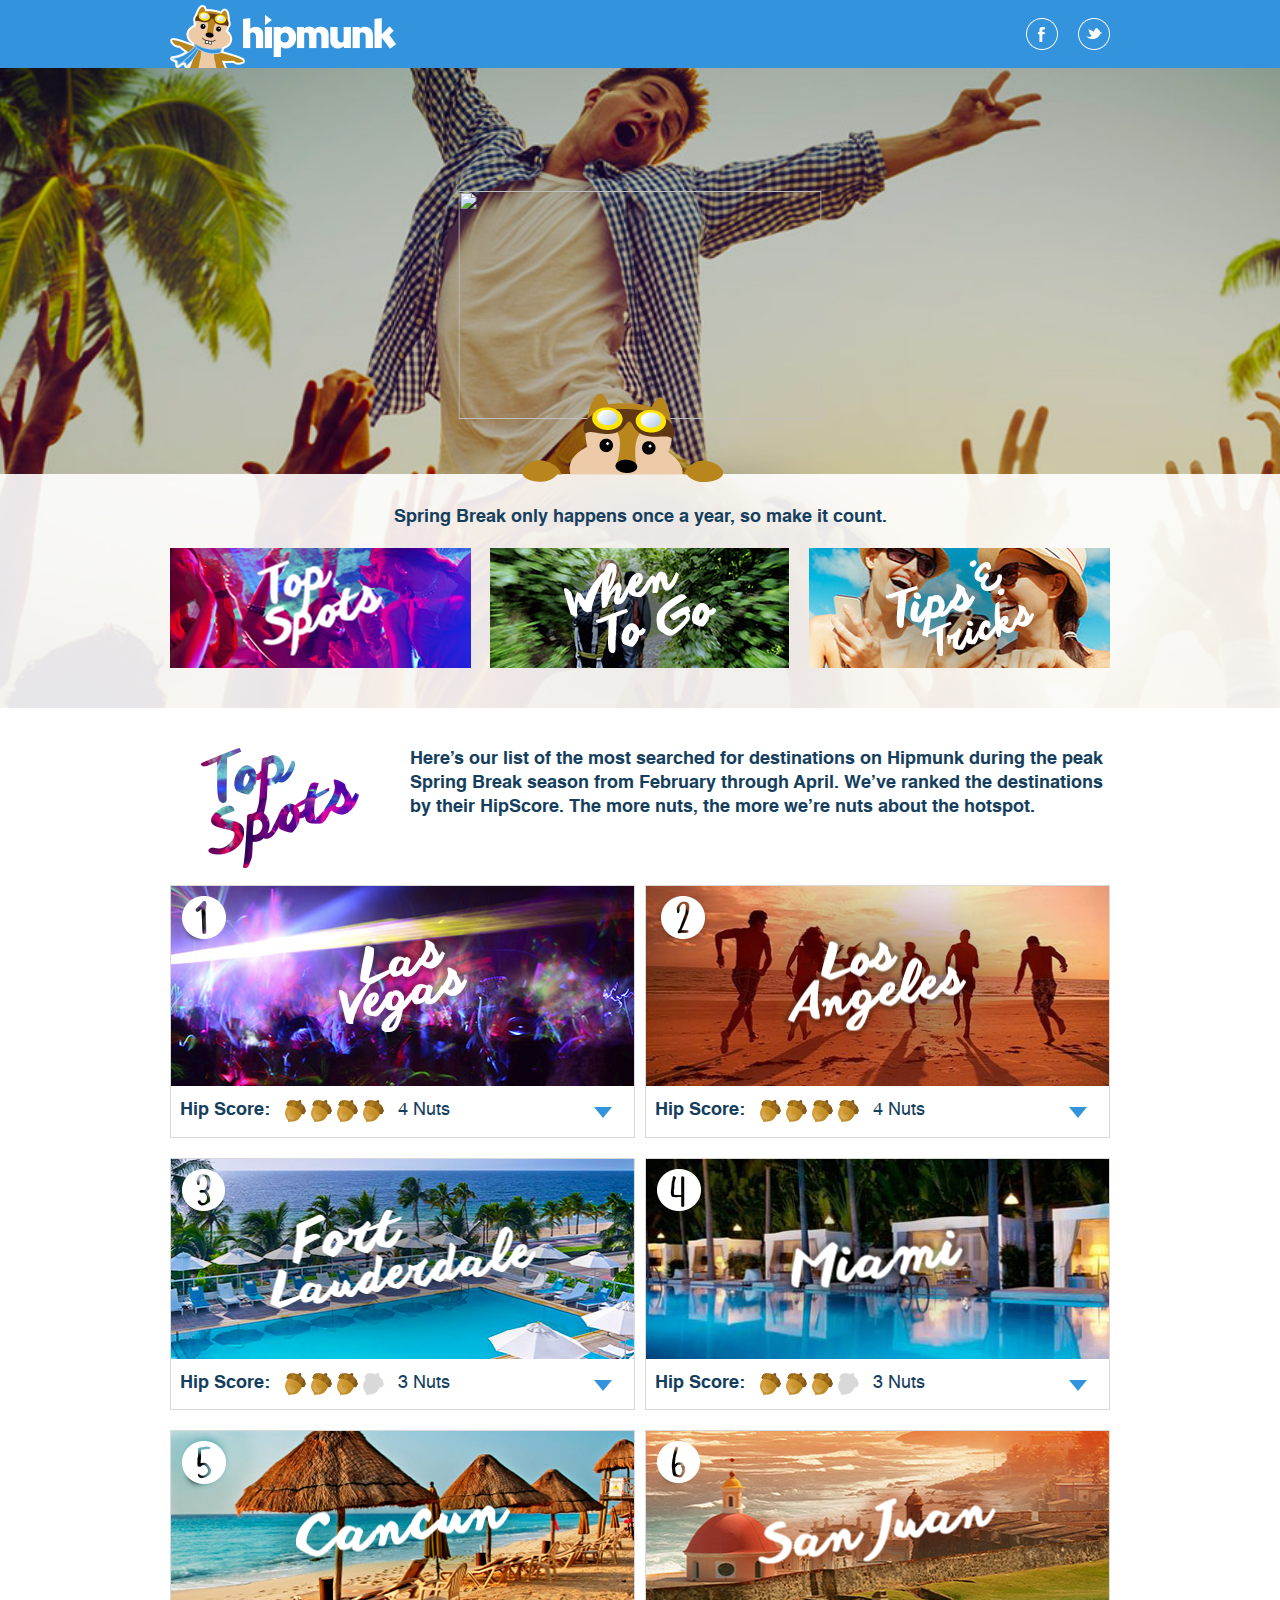
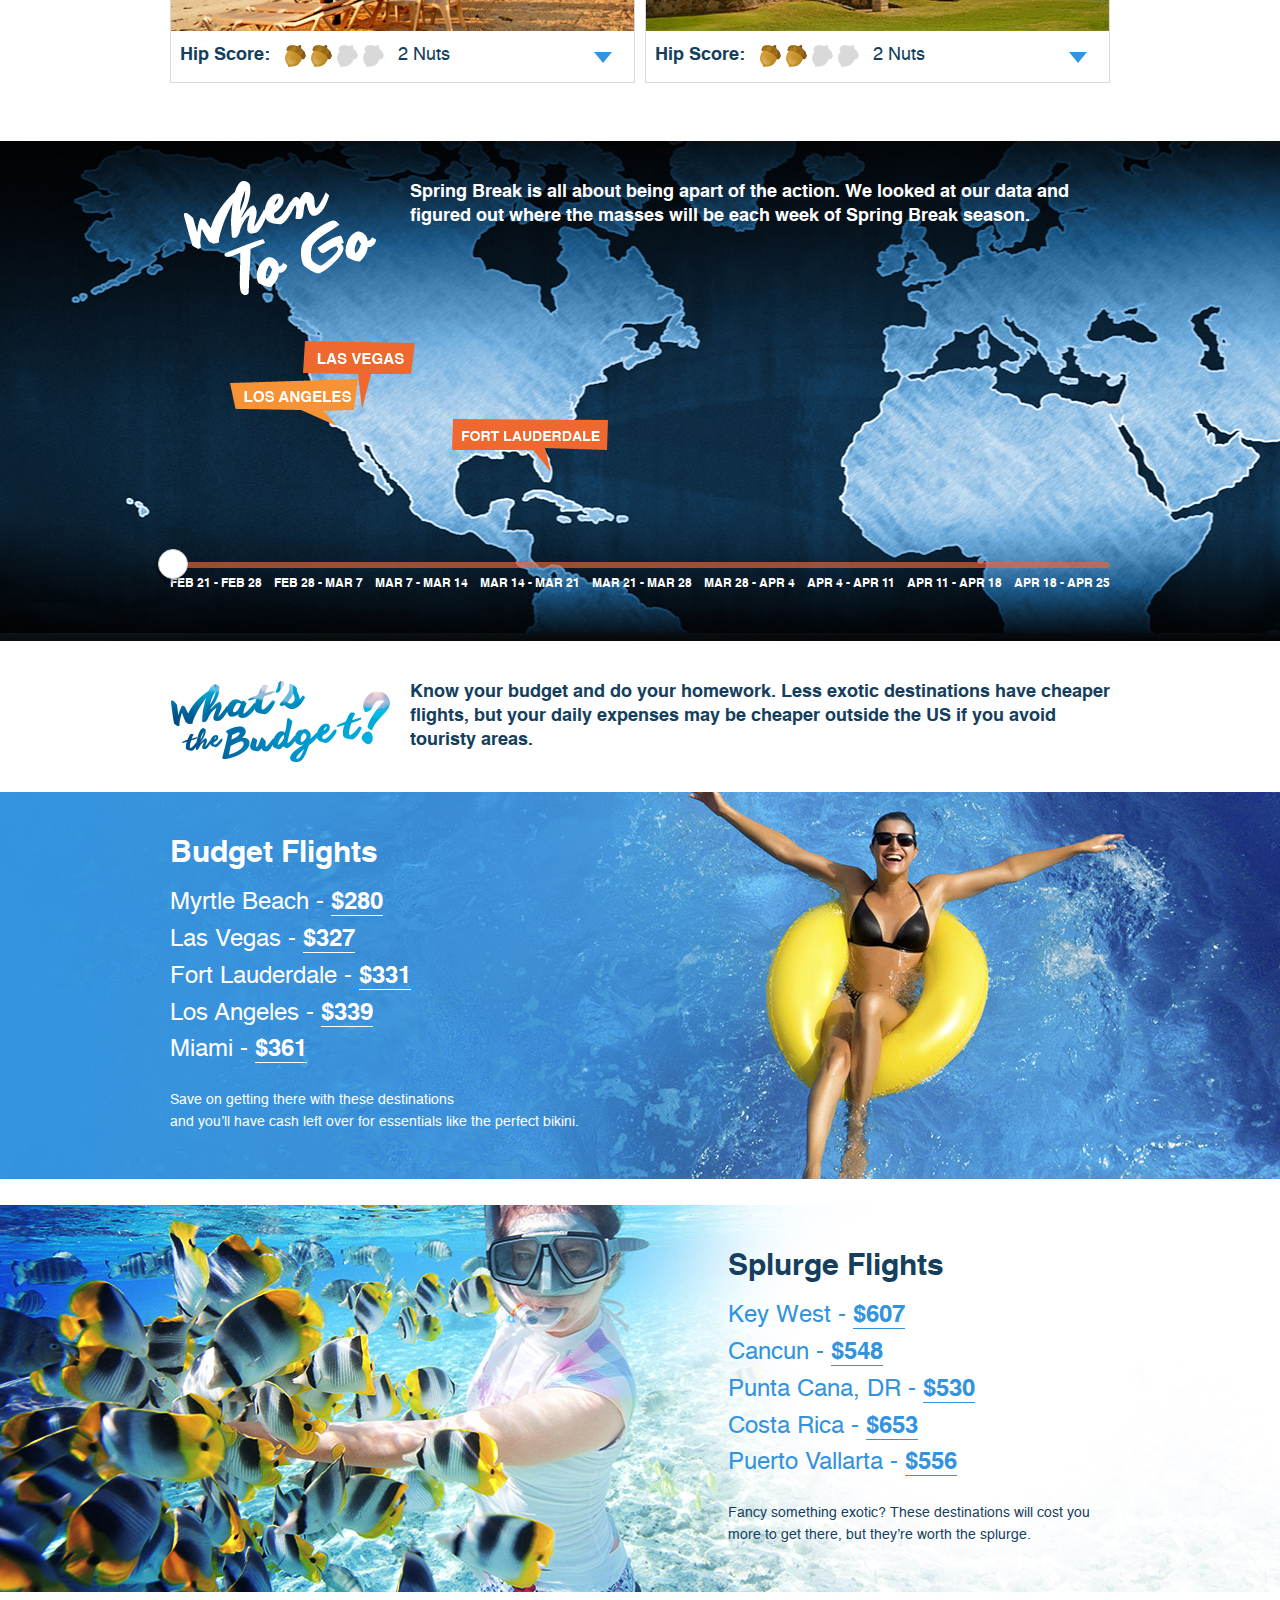
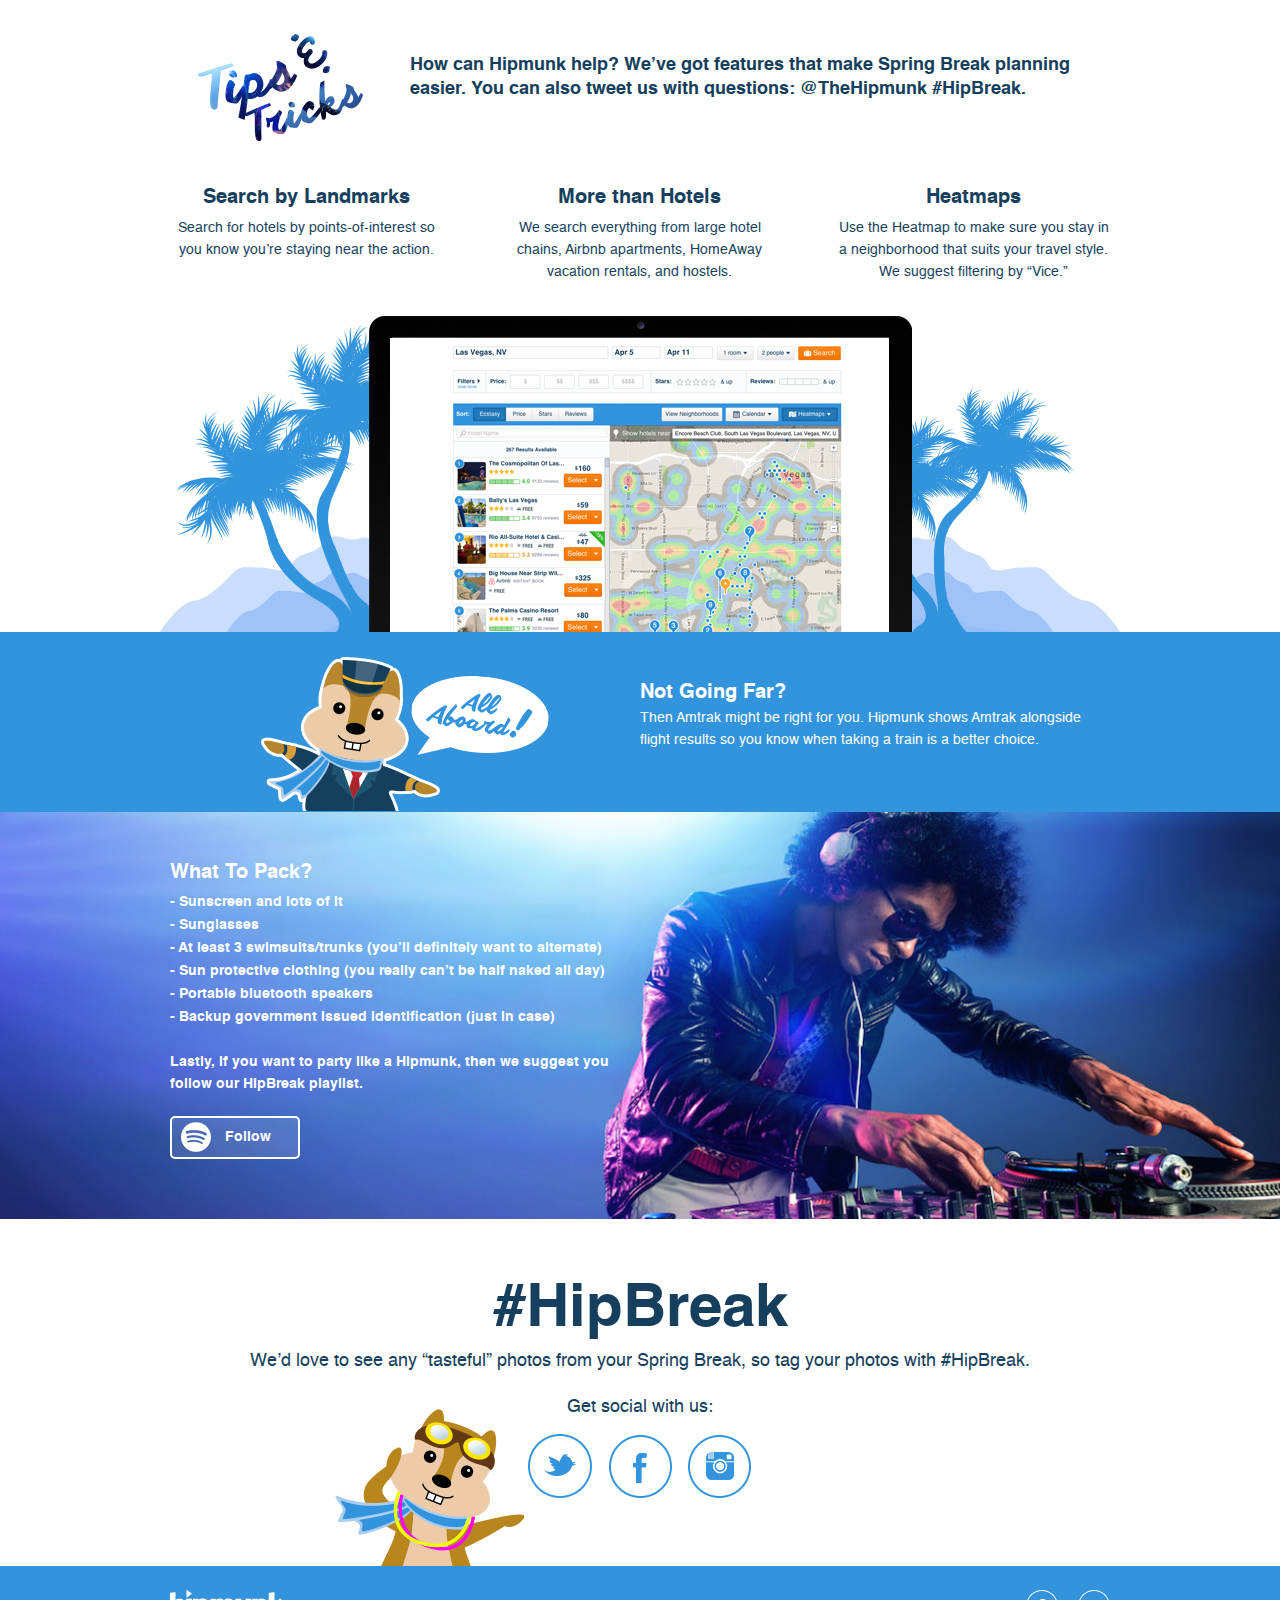
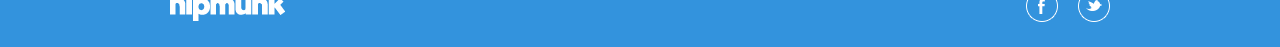
==== commit 6ce73fdc: "Relativize imports." ====
--- a/index.html
+++ b/index.html
@@ -6,18 +6,18 @@
 		<title>Hipmunk Spring Break</title>
 
 		<link rel="shortcut icon" type="image/x-icon"
-			href="http://fun.hipmunk.com/HipmunkSpringBreak/css/images/favicon.ico" />
+			href="css/images/favicon.ico" />
 		<link rel="stylesheet"
-			href="http://fun.hipmunk.com/HipmunkSpringBreak/css/fonts.css" />
+			href="css/fonts.css" />
 		<link rel="stylesheet"
-			href="http://fun.hipmunk.com/HipmunkSpringBreak/css/jquery-ui.min.css" />
+			href="css/jquery-ui.min.css" />
 		<link rel="stylesheet"
-			href="http://fun.hipmunk.com/HipmunkSpringBreak/css/style.css" />
+			href="css/style.css" />
 
 		<script
-			src="http://fun.hipmunk.com/HipmunkSpringBreak/js/jquery-1.11.0.min.js"></script>
-		<script src="http://fun.hipmunk.com/HipmunkSpringBreak/js/jquery-ui.min.js"></script>
-		<script src="http://fun.hipmunk.com/HipmunkSpringBreak/js/functions.js"></script>
+			src="js/jquery-1.11.0.min.js"></script>
+		<script src="js/jquery-ui.min.js"></script>
+		<script src="js/functions.js"></script>
 	</head>
 	<body>
 		<div class="wrapper">
@@ -49,7 +49,7 @@
 
 			<section class="intro">
 				<span class="intro-logo">
-					<img src="http://fun.hipmunk.com/HipmunkSpringBreak/css/images/spring-break
+					<img src="css/images/spring-break
 						guide.png" alt="" width="363" height="228" />
 				</span>
 
@@ -61,11 +61,11 @@
 							<li>
 								<a href="#section-spots">
 									<img
-										src="http://fun.hipmunk.com/HipmunkSpringBreak/css/images/temp/intro-nav-image1.jpg"
+										src="css/images/temp/intro-nav-image1.jpg"
 										alt="" class="intro-nav-image" width="300" height="120" />
 
 									<img
-										src="http://fun.hipmunk.com/HipmunkSpringBreak/css/images/top-spots-white.png"
+										src="css/images/top-spots-white.png"
 										alt="" class="intro-nav-text" width="125" height="95" />
 								</a>
 							</li>
@@ -73,11 +73,11 @@
 							<li>
 								<a href="#section-map">
 									<img
-										src="http://fun.hipmunk.com/HipmunkSpringBreak/css/images/temp/intro-nav-image2.jpg"
+										src="css/images/temp/intro-nav-image2.jpg"
 										alt="" class="intro-nav-image" width="300" height="120" />
 
 									<img
-										src="http://fun.hipmunk.com/HipmunkSpringBreak/css/images/when-to-go-white.png"
+										src="css/images/when-to-go-white.png"
 										alt="" class="intro-nav-text" width="152" height="90" />
 								</a>
 							</li>
@@ -85,11 +85,11 @@
 							<li>
 								<a href="#section-tips">
 									<img
-										src="http://fun.hipmunk.com/HipmunkSpringBreak/css/images/temp/intro-nav-image3.jpg"
+										src="css/images/temp/intro-nav-image3.jpg"
 										alt="" class="intro-nav-image" width="300" height="120" />
 
 									<img
-										src="http://fun.hipmunk.com/HipmunkSpringBreak/css/images/tips-white.png"
+										src="css/images/tips-white.png"
 										alt="" class="intro-nav-text" width="148" height="96" />
 								</a>
 							</li>
@@ -103,7 +103,7 @@
 					<div class="section-head">
 						<div class="section-head-inner left">
 							<img
-								src="http://fun.hipmunk.com/HipmunkSpringBreak/css/images/top-spots.png"
+								src="css/images/top-spots.png"
 								alt="" width="158" height="120" />
 						</div><!-- /.section-head-inner left -->
 
@@ -124,11 +124,11 @@
 									</span>
 
 									<img
-										src="http://fun.hipmunk.com/HipmunkSpringBreak/css/images/temp/las-vegas.jpg"
+										src="css/images/temp/las-vegas.jpg"
 										alt="" width="460" height="200" class="spot-image" />
 
 									<img
-										src="http://fun.hipmunk.com/HipmunkSpringBreak/css/images/las-vegas.png"
+										src="css/images/las-vegas.png"
 										alt="" class="spot-name" width="142" height="106" />
 								</div><!-- /.spot-head -->
 
@@ -170,11 +170,11 @@
 									</span>
 
 									<img
-										src="http://fun.hipmunk.com/HipmunkSpringBreak/css/images/temp/LA.jpg"
+										src="css/images/temp/LA.jpg"
 										alt="" width="460" height="200" class="spot-image" />
 
 									<img
-										src="http://fun.hipmunk.com/HipmunkSpringBreak/css/images/los-angeles.png"
+										src="css/images/los-angeles.png"
 										alt="" class="spot-name" width="192" height="103" />
 								</div><!-- /.spot-head -->
 
@@ -220,11 +220,11 @@
 									</span>
 
 									<img
-										src="http://fun.hipmunk.com/HipmunkSpringBreak/css/images/temp/fort.jpg"
+										src="css/images/temp/fort.jpg"
 										alt="" width="460" height="200" class="spot-image" />
 
 									<img
-										src="http://fun.hipmunk.com/HipmunkSpringBreak/css/images/fort-lauderdale.png"
+										src="css/images/fort-lauderdale.png"
 										alt="" class="spot-name" width="265" height="98" />
 								</div><!-- /.spot-head -->
 
@@ -264,11 +264,11 @@
 									</span>
 
 									<img
-										src="http://fun.hipmunk.com/HipmunkSpringBreak/css/images/temp/miami.jpg"
+										src="css/images/temp/miami.jpg"
 										alt="" width="460" height="200" class="spot-image" />
 
 									<img
-										src="http://fun.hipmunk.com/HipmunkSpringBreak/css/images/miami.png"
+										src="css/images/miami.png"
 										alt="" class="spot-name" width="185" height="71" />
 								</div><!-- /.spot-head -->
 
@@ -307,11 +307,11 @@
 									</span>
 
 									<img
-										src="http://fun.hipmunk.com/HipmunkSpringBreak/css/images/temp/cancun.jpg"
+										src="css/images/temp/cancun.jpg"
 										alt="" width="460" height="200" class="spot-image" />
 
 									<img
-										src="http://fun.hipmunk.com/HipmunkSpringBreak/css/images/cancun.png"
+										src="css/images/cancun.png"
 										alt="" class="spot-name" width="214" height="51" />
 								</div><!-- /.spot-head -->
 
@@ -351,11 +351,11 @@
 									</span>
 
 									<img
-										src="http://fun.hipmunk.com/HipmunkSpringBreak/css/images/temp/san-juan.jpg"
+										src="css/images/temp/san-juan.jpg"
 										alt="" width="460" height="200" class="spot-image" />
 
 									<img
-										src="http://fun.hipmunk.com/HipmunkSpringBreak/css/images/san-juan.png"
+										src="css/images/san-juan.png"
 										alt="" class="spot-name" width="237" height="65" />
 								</div><!-- /.spot-head -->
 
@@ -393,7 +393,7 @@
 
 			<section class="section section-map" id="section-map">
 				<div class="section-image">
-					<img src="http://fun.hipmunk.com/HipmunkSpringBreak/css/images/map.jpg"
+					<img src="css/images/map.jpg"
 						alt="" width="1379" height="500" />
 				</div><!-- /.section-image -->
 
@@ -403,7 +403,7 @@
 							href="https://www.hipmunk.com/Hotels-in-Los-Angeles-CA?utm_medium=pr&utm_source=fun&utm_campaign=SpringBreak&utm_content=WhentoGo"
 							style="margin-left: -410px; top: 47.6%;" class="feb-4 mar-2 mar-4 apr-1">
 							<img
-								src="http://fun.hipmunk.com/HipmunkSpringBreak/css/images/cities/LA.png"
+								src="css/images/cities/LA.png"
 								alt="" width="128" height="47" />
 						</a>
 
@@ -412,7 +412,7 @@
 							style="margin-left: -223px; top: 63.5%;" class="mar-1 mar-3 apr-1 apr-3
 							apr-2 apr-4">
 							<img
-								src="http://fun.hipmunk.com/HipmunkSpringBreak/css/images/cities/Cancun.png"
+								src="css/images/cities/Cancun.png"
 								alt="" width="104" height="47" />
 						</a>
 
@@ -420,7 +420,7 @@
 							href="https://www.hipmunk.com/Hotels-in-Fort-Lauderdale-FL?utm_medium=pr&utm_source=fun&utm_campaign=SpringBreak&utm_content=WhentoGo"
 							style="margin-left: -188px; top: 48%;" class="mar-2">
 							<img
-								src="http://fun.hipmunk.com/HipmunkSpringBreak/css/images/cities/Fort-Lauderdale.png"
+								src="css/images/cities/Fort-Lauderdale.png"
 								alt="" width="156" height="53" />
 						</a>
 
@@ -429,7 +429,7 @@
 							style="margin-left: -188px; top: 55.6%;" class="feb-4 mar-1 mar-3 mar-4
 							apr-1">
 							<img
-								src="http://fun.hipmunk.com/HipmunkSpringBreak/css/images/cities/fort-lauderdale-dark.png"
+								src="css/images/cities/fort-lauderdale-dark.png"
 								alt="" width="156" height="53" />
 						</a>
 
@@ -437,7 +437,7 @@
 							href="https://www.hipmunk.com/Hotels-in-Fort-Lauderdale-FL?utm_medium=pr&utm_source=fun&utm_campaign=SpringBreak&utm_content=WhentoGo"
 							style="margin-left: -177px; top: 50.2%;" class="apr-2">
 							<img
-								src="http://fun.hipmunk.com/HipmunkSpringBreak/css/images/cities/Fort-Lauderdale-center.png"
+								src="css/images/cities/Fort-Lauderdale-center.png"
 								alt="" width="156" height="76" />
 						</a>
 
@@ -445,7 +445,7 @@
 							href="https://www.hipmunk.com/Hotels-in-Las-Vegas-NV?utm_medium=pr&utm_source=fun&utm_campaign=SpringBreak&utm_content=WhentoGo"
 							style="margin-left: -337px; top: 40%;" class="feb-4 mar-1 mar-4 apr-3">
 							<img
-								src="http://fun.hipmunk.com/HipmunkSpringBreak/css/images/cities/Las-Vegas.png"
+								src="css/images/cities/Las-Vegas.png"
 								alt="" width="112" height="68" />
 						</a>
 
@@ -453,7 +453,7 @@
 							href="https://www.hipmunk.com/Hotels-in-Miami-FL?utm_medium=pr&utm_source=fun&utm_campaign=SpringBreak&utm_content=WhentoGo"
 							style="margin-left: -149px; top: 54.5%;" class="mar-2">
 							<img
-								src="http://fun.hipmunk.com/HipmunkSpringBreak/css/images/cities/Miami.png"
+								src="css/images/cities/Miami.png"
 								alt="" width="112" height="55" />
 						</a>
 
@@ -461,7 +461,7 @@
 							href="https://www.hipmunk.com/Hotels-in-San-Juan-Puerto-Rico?utm_medium=pr&utm_source=fun&utm_campaign=SpringBreak&utm_content=WhentoGo"
 							style="margin-left: -69px; top: 61.7%;" class="mar-3 apr-3">
 							<img
-								src="http://fun.hipmunk.com/HipmunkSpringBreak/css/images/cities/san-juan.png"
+								src="css/images/cities/san-juan.png"
 								alt="" width="105" height="68" />
 						</a>
 
@@ -469,7 +469,7 @@
 							href="https://www.hipmunk.com/Hotels-in-Tampa-FL?utm_medium=pr&utm_source=fun&utm_campaign=SpringBreak&utm_content=WhentoGo"
 							style="margin-left: -178px; top: 56.5%;" class="apr-2">
 							<img
-								src="http://fun.hipmunk.com/HipmunkSpringBreak/css/images/cities/tampa.png"
+								src="css/images/cities/tampa.png"
 								alt="" width="83" height="45" />
 						</a>
 
@@ -477,7 +477,7 @@
 							href="https://www.hipmunk.com/Hotels-in-Tampa-FL?utm_medium=pr&utm_source=fun&utm_campaign=SpringBreak&utm_content=WhentoGo"
 							style="margin-left: -160px; top: 48%;" class="apr-4">
 							<img
-								src="http://fun.hipmunk.com/HipmunkSpringBreak/css/images/cities/tampa-alt.png"
+								src="css/images/cities/tampa-alt.png"
 								alt="" width="77" height="87" />
 						</a>
 
@@ -485,7 +485,7 @@
 							href="https://www.hipmunk.com/Hotels-in-Fort-Lauderdale-FL?utm_medium=pr&utm_source=fun&utm_campaign=SpringBreak&utm_content=WhentoGo"
 							style="margin-left: -166px; top: 55.6%;" class="apr-4">
 							<img
-								src="http://fun.hipmunk.com/HipmunkSpringBreak/css/images/cities/fort-lauderdale-dark-alt.png"
+								src="css/images/cities/fort-lauderdale-dark-alt.png"
 								alt="" width="156" height="48" />
 						</a>
 					</div><!-- /.map-links -->
@@ -494,7 +494,7 @@
 						<div class="section-head">
 							<div class="section-head-inner left">
 								<img
-									src="http://fun.hipmunk.com/HipmunkSpringBreak/css/images/when-to-go-big.png"
+									src="css/images/when-to-go-big.png"
 									alt="" width="192" height="114" />
 							</div><!-- /.section-head-inner left -->
 
@@ -543,7 +543,7 @@
 					<div class="shell clearfix">
 						<div class="section-head-inner left">
 							<img
-								src="http://fun.hipmunk.com/HipmunkSpringBreak/css/images/miami-colored.png"
+								src="css/images/miami-colored.png"
 								alt="" width="219" height="81" />
 						</div><!-- /.section-head-inner left -->
 
@@ -610,7 +610,7 @@
 					<div class="section-head">
 						<div class="section-head-inner left">
 							<img
-								src="http://fun.hipmunk.com/HipmunkSpringBreak/css/images/tips-colored.png"
+								src="css/images/tips-colored.png"
 								alt="" width="165" height="107" />
 						</div><!-- /.section-head-inner left -->
 
@@ -651,7 +651,7 @@
 					<span class="palm palm-right"></span>
 
 					<div class="tablet-image">
-						<img src="http://fun.hipmunk.com/HipmunkSpringBreak/css/images/imac.png"
+						<img src="css/images/imac.png"
 							alt="" width="543" height="316" />
 					</div><!-- /.tablet-image -->
 				</div><!-- /.section-foot -->
@@ -663,7 +663,7 @@
 						<div class="section-col section-col-1of2">
 							<div class="chipmunk-image">
 								<img
-									src="http://fun.hipmunk.com/HipmunkSpringBreak/css/images/all-aboard.png"
+									src="css/images/all-aboard.png"
 									alt="" width="288" height="155" />
 							</div><!-- /.chipmunk-image -->
 						</div><!-- /.section-col section-col-1of2 -->
@@ -750,7 +750,7 @@
 
 					<div class="chipmunk-image">
 						<img
-							src="http://fun.hipmunk.com/HipmunkSpringBreak/css/images/party-chippy.png"
+							src="css/images/party-chippy.png"
 							alt="" width="189" height="157" />
 					</div><!-- /.chipmunk-image -->
 				</div><!-- /.shell -->
--- a/css/fonts.css
+++ b/css/fonts.css
@@ -0,0 +1,46 @@
+/* ==========================================================================
+    #Fonts
+========================================================================== */
+@font-face {
+    font-family: 'Helvetica';
+    src: url('fonts/helveticabold-webfont.eot');
+    src: url('fonts/helveticabold-webfont.eot?#iefix') format('embedded-opentype'),
+         url('fonts/helveticabold-webfont.woff') format('woff'),
+         url('fonts/helveticabold-webfont.ttf') format('truetype'),
+         url('fonts/helveticabold-webfont.svg#helveticabold') format('svg');
+    font-weight: 700;
+    font-style: normal;
+}
+
+@font-face {
+    font-family: 'Helvetica';
+    src: url('fonts/helvetica-webfont.eot');
+    src: url('fonts/helvetica-webfont.eot?#iefix') format('embedded-opentype'),
+         url('fonts/helvetica-webfont.woff') format('woff'),
+         url('fonts/helvetica-webfont.ttf') format('truetype'),
+         url('fonts/helvetica-webfont.svg#helveticaregular') format('svg');
+    font-weight: normal;
+    font-style: normal;
+}
+
+@font-face {
+    font-family: 'Helvetica';
+    src: url('fonts/helveticaneue-webfont.eot');
+    src: url('fonts/helveticaneue-webfont.eot?#iefix') format('embedded-opentype'),
+         url('fonts/helveticaneue-webfont.woff') format('woff'),
+         url('fonts/helveticaneue-webfont.ttf') format('truetype'),
+         url('fonts/helveticaneue-webfont.svg#helvetica_neueregular') format('svg');
+    font-weight: 500;
+    font-style: normal;
+}
+
+@font-face {
+    font-family: 'Helvetica';
+    src: url('fonts/helveticaneueltstdroman-webfont.eot');
+    src: url('fonts/helveticaneueltstdroman-webfont.eot?#iefix') format('embedded-opentype'),
+         url('fonts/helveticaneueltstdroman-webfont.woff') format('woff'),
+         url('fonts/helveticaneueltstdroman-webfont.ttf') format('truetype'),
+         url('fonts/helveticaneueltstdroman-webfont.svg#helvetica_neue_lt_std55_roman') format('svg');
+    font-weight: 600;
+    font-style: normal;
+}--- a/css/style.css
+++ b/css/style.css
@@ -0,0 +1,444 @@
+/* ================================================================ *\
+	#Reset
+\* ================================================================ */
+
+* { padding: 0; margin: 0; outline: 0; }
+
+/* ================================================================ *\
+	#Base
+\* ================================================================ */
+
+article,
+aside,
+figcaption,
+figure,
+footer,
+header,
+main,
+nav,
+section { display: block; }
+
+html,
+body { height: 100%; }
+
+html { overflow-y: scroll; -webkit-text-size-adjust: 100%; -ms-text-size-adjust: 100%; }
+body { min-width: 980px; background: #fff; font-family: 'Helvetica', sans-serif; font-size: 18px; line-height: 1.33; color: #163f5e; -webkit-font-smoothing:antialiased; }
+
+a { text-decoration: none; }
+a:hover { text-decoration: underline; }
+
+img { border: 0; vertical-align: middle; }
+strong { font-weight: bold; }
+small { font-size: 80%; }
+
+button,
+input,
+select,
+textarea { font-family: inherit; font-size: inherit; color: inherit; -webkit-font-smoothing:antialiased; }
+
+button,
+input[type="button"],
+input[type="reset"],
+input[type="submit"] { cursor: pointer; }
+
+button::-moz-focus-inner,
+input::-moz-focus-inner { padding: 0; border: 0; }
+
+button { overflow: visible; }
+textarea { overflow: auto; resize: none; }
+
+table { border-collapse: collapse; border-spacing: 0; }
+th,
+td { padding: 0; }
+
+h1 { font-size: 60px; }
+h2 { font-size: 30px; }
+h3 { font-size: 20px; line-height: 1.2; }
+
+/* ================================================================ *\
+	#Helpers
+\* ================================================================ */
+
+.left { float: left; }
+.right { float: right; }
+.hidden { display: none; visibility: hidden; }
+
+.clearfix:before,
+.clearfix:after { display: table; content: ' '; }
+.clearfix:after { clear: both; }
+
+/* ------------------------------------------------------------ *\
+	Containers
+\* ------------------------------------------------------------ */
+.wrapper { position: relative; min-height: 100%; padding-top: 68px; }
+.shell { width: 940px; margin: 0 auto; }
+
+.wrapper {
+	-webkit-box-sizing: border-box;
+	   -moz-box-sizing: border-box;
+	        box-sizing: border-box;
+}
+
+/* ------------------------------------------------------------ *\
+	General
+\* ------------------------------------------------------------ */
+
+[class^="ico-"],
+.logo,
+.footer-logo,
+.socials a { background-image: url(images/sprite.png); background-repeat: no-repeat; }
+
+.slider-options,
+.section-pack .article ul,
+.list-tips,
+.list-flights,
+.list-details,
+.spots,
+.intro-nav ul,
+.socials ul { list-style: none outside none; }
+
+/* ------------------------------------------------------------ *\
+	Header
+\* ------------------------------------------------------------ */
+
+.header { position: fixed; top: 0; left: 0; z-index: 3; width: 100%; padding-top: 5px; background: #3393dd; }
+.header .shell { overflow: hidden; }
+.logo { overflow: hidden; float: left; width: 226px; height: 63px; background-position: -132px 0px; text-indent: 100%; white-space: nowrap; }
+
+/* ------------------------------------------------------------ *\
+	Intro
+\* ------------------------------------------------------------ */
+
+.intro { overflow: hidden; position: relative; min-height: 640px; background: url(images/temp/intro-image.jpg) no-repeat top center fixed; }
+
+.intro-logo { position: absolute; top: 123px; left: 50%; }
+
+.intro-nav { position: absolute; bottom: 0; left: 0; width: 100%; padding: 32px 0 40px; background: rgba(255,255,255,0.9); text-align: center; }
+
+.intro-nav:before { position: absolute; top: -80px; left: 50%; width: 201px; height: 88px; margin-left: -118px; background: url(images/chippy-peeking.png) no-repeat 0 0; content: ''; }
+.intro-nav p { margin-bottom: 18px; font-weight: bold; }
+.intro-nav ul { overflow: hidden; }
+.intro-nav li { float: left; width: 32%; }
+.intro-nav li ~ li { margin-left: 2%; }
+.intro-nav a { position: relative; display: block; height: 120px; }
+.intro-nav a:hover { opacity: 0.7; }
+.intro-nav-image { width: 100%; height: 100%; }
+.intro-nav-text { position: absolute; top: 50%; left: 50%; }
+
+.intro-nav-text {
+	-webkit-transform: translate(-50%, -50%);
+	    -ms-transform: translate(-50%, -50%);
+	     -o-transform: translate(-50%, -50%);
+	        transform: translate(-50%, -50%);
+}
+
+.intro-logo {
+	-webkit-transform: translateX(-50%);
+	    -ms-transform: translateX(-50%);
+	     -o-transform: translateX(-50%);
+	        transform: translateX(-50%);
+}
+
+.intro {
+	-webkit-background-size: cover;
+	        background-size: cover;
+}
+
+/* ------------------------------------------------------------ *\
+	Sections
+\* ------------------------------------------------------------ */
+
+.section-head { overflow: hidden; padding-top: 40px; margin-bottom: 17px; }
+.section-head-inner { overflow: hidden; font-weight: bold; }
+.section-head-inner.left { width: 220px; margin-right: 20px; text-align: center; }
+
+/* ------------------------------------------------------------ *\
+	Section Spots
+\* ------------------------------------------------------------ */
+
+.section-spots { padding-bottom: 38px; }
+
+.spots { margin-left: -1%; font-size: 0; line-height: 0; }
+.spot { position: relative; display: inline-block; width: 49%; border: 1px solid #d9d9d9; margin: 0 0 20px 1%; font-size: 18px; line-height: 1.22; vertical-align: top; z-index: 1; }
+.spot.expanded { z-index: 2; }
+
+.spot-head { position: relative; height: 200px; }
+.spot-image { width: 100%; height: 100%; }
+
+.spot-name { position: absolute; top: 50%; left: 50%; }
+
+.spot-number { position: absolute; top: 10px; left: 10px; z-index: 2; }
+
+.spot-details { position: relative; z-index: 3; }
+.spot-details-body { position: absolute; top: 130%; left: -1px; border: 1px solid #d9d9d9; right: -1px; background: #f5f7fa; opacity: 0; visibility: hidden; }
+.spot.expanded .spot-details-body { top: 100%; opacity: 1; visibility: visible; }
+
+.spot-details-head { position: relative; padding: 14px 42px 14px 9px; cursor: pointer; }
+.spot-details-head:after { position: absolute; top: 21px; right: 22px; width: 0; height: 0; border-color: transparent; border-width: 11px 9px; border-style: solid; border-top-color: #3394de; content: ''; }
+.spot-details-head > span { display: inline-block; vertical-align: middle; }
+
+.spot-score { font-weight: bold; }
+
+.spot-rating-rated,
+.spot-rating { display: inline-block; vertical-align: middle; height: 22px; width: 104px; background: url(images/spot-rating.png) repeat-x 0 0; }
+.spot-rating { margin: 0 4px 0 10px; }
+.spot-rating-rated { background-image: url(images/spot-rating-rated.png); }
+
+.list-details li { padding: 13px 10px 17px 10px; font-size: 14px; line-height: 1.57; }
+.list-details li ~ li { border-top: 1px solid #d9d9d9; }
+.list-details strong { font-size: 16px; }
+
+.spot-name {
+	-webkit-transform: translate(-50%, -50%);
+	    -ms-transform: translate(-50%, -50%);
+	     -o-transform: translate(-50%, -50%);
+	        transform: translate(-50%, -50%);
+}
+
+.spot {
+	-webkit-box-sizing: border-box;
+	   -moz-box-sizing: border-box;
+	        box-sizing: border-box;
+}
+
+/* ------------------------------------------------------------ *\
+	Section Map
+\* ------------------------------------------------------------ */
+
+.section-map { position: relative; min-height: 500px; background: url(images/map.jpg) no-repeat center top; color: #fff; }
+.section-map .section-image img { width: 100%; height: auto; display: none; }
+
+.section-map .section-inner { position: absolute; top: 0; bottom: 0; left: 0; width: 100%; }
+
+/*.map-links { display: none; }*/
+
+.section-map .shell { position: relative; }
+.section-map .section-foot { position: absolute; bottom: 22px; left: 0; width: 100%; }
+
+.map-links { position: absolute; top: 0; bottom: 0; left: 0; right: 0; }
+.map-links a { position: absolute; left: 50%; top: 50%; visibility: hidden; opacity: 0 }
+.map-links a.active { opacity: 1; visibility: visible; }
+.map-links a.active:hover { opacity: 0.8; }
+
+.slider-options { position: relative; text-align: justify; padding-top: 3px; }
+.slider-options:after { display: inline-block; width: 100%; content: ''; }
+.slider-options li { display: inline-block; font-size: 12px; font-weight: bold; color: #fff; text-transform: uppercase; }
+
+.ui-widget-content { height: 6px; border: 0 none; background: rgba(239,104,47,0.65); cursor: pointer; }
+.ui-slider .ui-slider-handle { top: -13px; background: #fff; border-radius: 50%; width: 28px; height: 28px; box-shadow: -2px 3px 3px 0 rgba(0,0,0,0.4); cursor: pointer; }
+.ui-slider-handle:focus,
+.ui-slider-handle:hover { background: #fff; border-color: #ccc; }
+
+.ui-slider-range { background: #fff; }
+
+/* ------------------------------------------------------------ *\
+	Section Budget
+\* ------------------------------------------------------------ */
+
+.section-budget .section-head { margin-bottom: 30px; }
+.section-budget .section-body { min-height: 387px; margin-bottom: 26px; background: #3494de url(images/temp/budget-image1.jpg) no-repeat right 0; color: #fff; }
+.section-budget .article { padding-top: 43px; max-width: 50%; }
+.section-budget h2 { margin-bottom: 13px; font-weight: bold; }
+
+.list-flights { margin-bottom: 23px; }
+.list-flights li { font-size: 24px; }
+.list-flights li ~ li { padding-top: 5px; }
+.list-flights a { font-weight: bold; border-bottom: 1px solid #fff; color: #fff; }
+.section-budget .section-foot .list-flights a:hover,
+.list-flights a:hover { text-decoration: none; border-bottom-color: transparent; }
+
+.section-budget .article p { font-size: 14px; line-height: 1.57; }
+
+.section-budget .section-foot { min-height: 389px; background: url(images/temp/budget-image2.jpg) no-repeat left 0; text-align: right; }
+.section-budget .section-foot .article { display: inline-block; max-width: 382px; text-align: left; color: #163f5e; }
+.section-budget .section-foot .list-flights a,
+.section-budget .section-foot .list-flights { color: #3393de; }
+.section-budget .section-foot .list-flights a { border-bottom-color: #3393de; }
+
+.section-budget .section-body {
+	-webkit-background-size: auto 100%;
+	        background-size: auto 100%;
+}
+
+/* ------------------------------------------------------------ *\
+	Section Tips
+\* ------------------------------------------------------------ */
+
+.section-tips { overflow: hidden; }
+.section-tips .section-head-inner ~ .section-head-inner { padding-top: 20px; }
+
+.list-tips { overflow: hidden; padding-top: 28px; margin-bottom: 32px; }
+.list-tips li { float: left; width: 29%; font-size: 14px; line-height: 1.57; text-align: center; }
+.list-tips li ~ li { margin-left: 6.5%; }
+.list-tips h3 { margin-bottom: 8px; }
+
+.section-tips .section-foot { position: relative; text-align: center; background: url(images/palm-bg.png) no-repeat center bottom; }
+.palm { position: absolute; left: 50%; bottom: 0; background-repeat: no-repeat; background-position: 0 0; }
+.palm-left { width: 272px; height: 308px; margin-left: -464px; background-image: url(images/palm-left.png); }
+.palm-right { width: 251px; height: 244px; margin-left: 184px; background-image: url(images/palm-right.png); }
+.section-tips .tablet-image { position: relative; }
+
+/* ------------------------------------------------------------ *\
+	Section Aboard
+\* ------------------------------------------------------------ */
+
+.section-aboard { padding-top: 25px; background: #3394de; }
+
+.section-cols { overflow: hidden; }
+.section-col-1of2 { float: left; width: 50%; }
+
+.section-aboard .chipmunk-image { text-align: center; }
+
+.section-aboard .article { padding-top: 24px; color: #fff; font-size: 14px; line-height: 1.57; padding-right: 5px; }
+.section-aboard .article h3 { margin-bottom: 3px; }
+
+/* ------------------------------------------------------------ *\
+	Section Pack
+\* ------------------------------------------------------------ */
+
+.section-pack { padding: 49px 0 60px; background: url(images/temp/image-dj.jpg) no-repeat right center; }
+
+.section-pack .article { max-width: 460px; color: #fff; font-size: 14px; line-height: 1.57; font-weight: bold; }
+.section-pack .article h3 { margin-bottom: 7px; }
+
+.section-pack .article ul { margin-bottom: 23px; }
+.section-pack .article li ~ li { padding-top: 1px; }
+
+.section-pack .actions { padding-top: 20px; }
+.btn-follow { display: inline-block; padding: 0 27px 0 9px; border: 2px solid #fff; border-radius: 5px; background: rgba(255,255,255,0.11); line-height: 39px; color: #fff; }
+.btn-follow:hover { background: rgba(255,255,255,0.3); text-decoration: none; }
+.btn-follow i { margin-right: 10px; }
+
+.section-pack {
+	-webkit-background-size: cover;
+	        background-size: cover;
+}
+
+/* ------------------------------------------------------------ *\
+	Section Break
+\* ------------------------------------------------------------ */
+
+.section-break { padding-top: 52px; text-align: center; }
+.section-break .shell { position: relative; padding-bottom: 60px; }  
+.section-break p { margin-bottom: 14px; }
+.section-break p ~ p { padding-top: 8px; }
+.section-break .chipmunk-image { position: absolute; left: 50%; bottom: 0; margin-left: -305px; }
+
+/* ------------------------------------------------------------ *\
+	Footer
+\* ------------------------------------------------------------ */
+
+.footer { padding: 24px 0; background: #3393dd; }
+.footer .shell { overflow: hidden; }
+
+.footer-logo { overflow: hidden; float: left; width: 115px; height: 31px; background-position: -114px -132px; text-indent: 100%; white-space: nowrap; }
+
+/* ------------------------------------------------------------ *\
+	Socials
+\* ------------------------------------------------------------ */
+
+.footer .socials,
+.header .socials { float: right; padding-top: 13px; }
+.footer .socials ul,
+.footer .socials span,
+.header .socials ul,
+.header .socials span { display: inline-block; vertical-align: middle; text-transform: uppercase; }
+.footer .socials span,
+.header .socials span { font-size: 16px; color: #fff; font-weight: 600; }
+
+.footer .socials { padding-top: 0; }
+
+.socials ul { overflow: hidden; }
+.socials li { float: left; margin-left: 14px; }
+.socials li ~ li { margin-left: 20px; }
+.socials a { width: 32px; height: 33px; overflow: hidden; display: block; text-indent: 100%; white-space: nowrap; }
+
+.link-facebook { background-position: -46px -132px; }
+.link-twitter { background-position: -80px -132px; }
+
+.socials-alt { display: inline-block; }
+.socials-alt li { margin-left: 0; }
+.socials-alt li ~ li { margin-left: 16px; }
+.socials-alt a { width: 64px; height: 64px; text-indent: -9999px; }
+.socials-alt .link-facebook { background-position: 0px 0px; }
+.socials-alt .link-instagram { background-position: 0px -66px; }
+.socials-alt .link-twitter { background-position: -66px 0px; }
+
+.socials a:hover {
+	-webkit-transform: rotate(360deg);
+	    -ms-transform: rotate(360deg);
+	     -o-transform: rotate(360deg);
+	        transform: rotate(360deg);
+}
+
+/* ------------------------------------------------------------ *\
+	Icons
+\* ------------------------------------------------------------ */
+
+[class^="ico-"] { display: inline-block; vertical-align: middle; }
+
+.ico-follow { width: 30px; height: 30px; background-position: -261px -137px; }
+.ico-number-1 { width: 45px; height: 50px; background-position: -285px -65px; }
+.ico-number-2 { width: 58px; height: 57px; background-position: -134px -72px; }
+.ico-number-3 { width: 44px; height: 50px; background-position: -239px -65px; }
+.ico-number-4 { width: 45px; height: 49px; background-position: -66px -66px; }
+.ico-number-5 { width: 45px; height: 50px; background-position: -192px -65px; }
+.ico-number-6 { width: 44px; height: 47px; background-position: 0px -132px; }
+
+/* ------------------------------------------------------------ *\
+	Transitions
+\* ------------------------------------------------------------ */
+
+.map-links a {
+	-webkit-transition: opacity 0.4s, visibility 0.4s;
+	     -o-transition: opacity 0.4s, visibility 0.4s;
+	        transition: opacity 0.4s, visibility 0.4s;
+}
+
+.intro-nav a {
+	-webkit-transition: opacity 0.4s;
+	     -o-transition: opacity 0.4s;
+	        transition: opacity 0.4s;
+}
+
+.socials a {
+	-webkit-transition: transform 0.4s;
+	     -o-transition: transform 0.4s;
+	        transition: transform 0.4s;
+}
+
+.spot {
+	-webkit-transition: z-index 0.4s;
+	     -o-transition: z-index 0.4s;
+	        transition: z-index 0.4s;
+}
+
+.spot-details-body {
+	-webkit-transition: opacity 0.4s, visibility 0.4s, top 0.4s;
+	     -o-transition: opacity 0.4s, visibility 0.4s, top 0.4s;
+	        transition: opacity 0.4s, visibility 0.4s, top 0.4s;
+}
+
+.list-flights a {
+	-webkit-transition: border-bottom-color 0.4s;
+	     -o-transition: border-bottom-color 0.4s;
+	        transition: border-bottom-color 0.4s;
+}
+
+.btn-follow {
+	-webkit-transition: background 0.4s;
+	     -o-transition: background 0.4s;
+	        transition: background 0.4s;
+}
+
+/* ------------------------------------------------------------ *\
+	Media
+\* ------------------------------------------------------------ */
+
+/* @media (max-width: 1379px) {
+	.section-map .section-image img { display: none; }
+} */
+
+ @media (max-width: 767px) {
+	.intro { background-attachment: scroll; }
+ }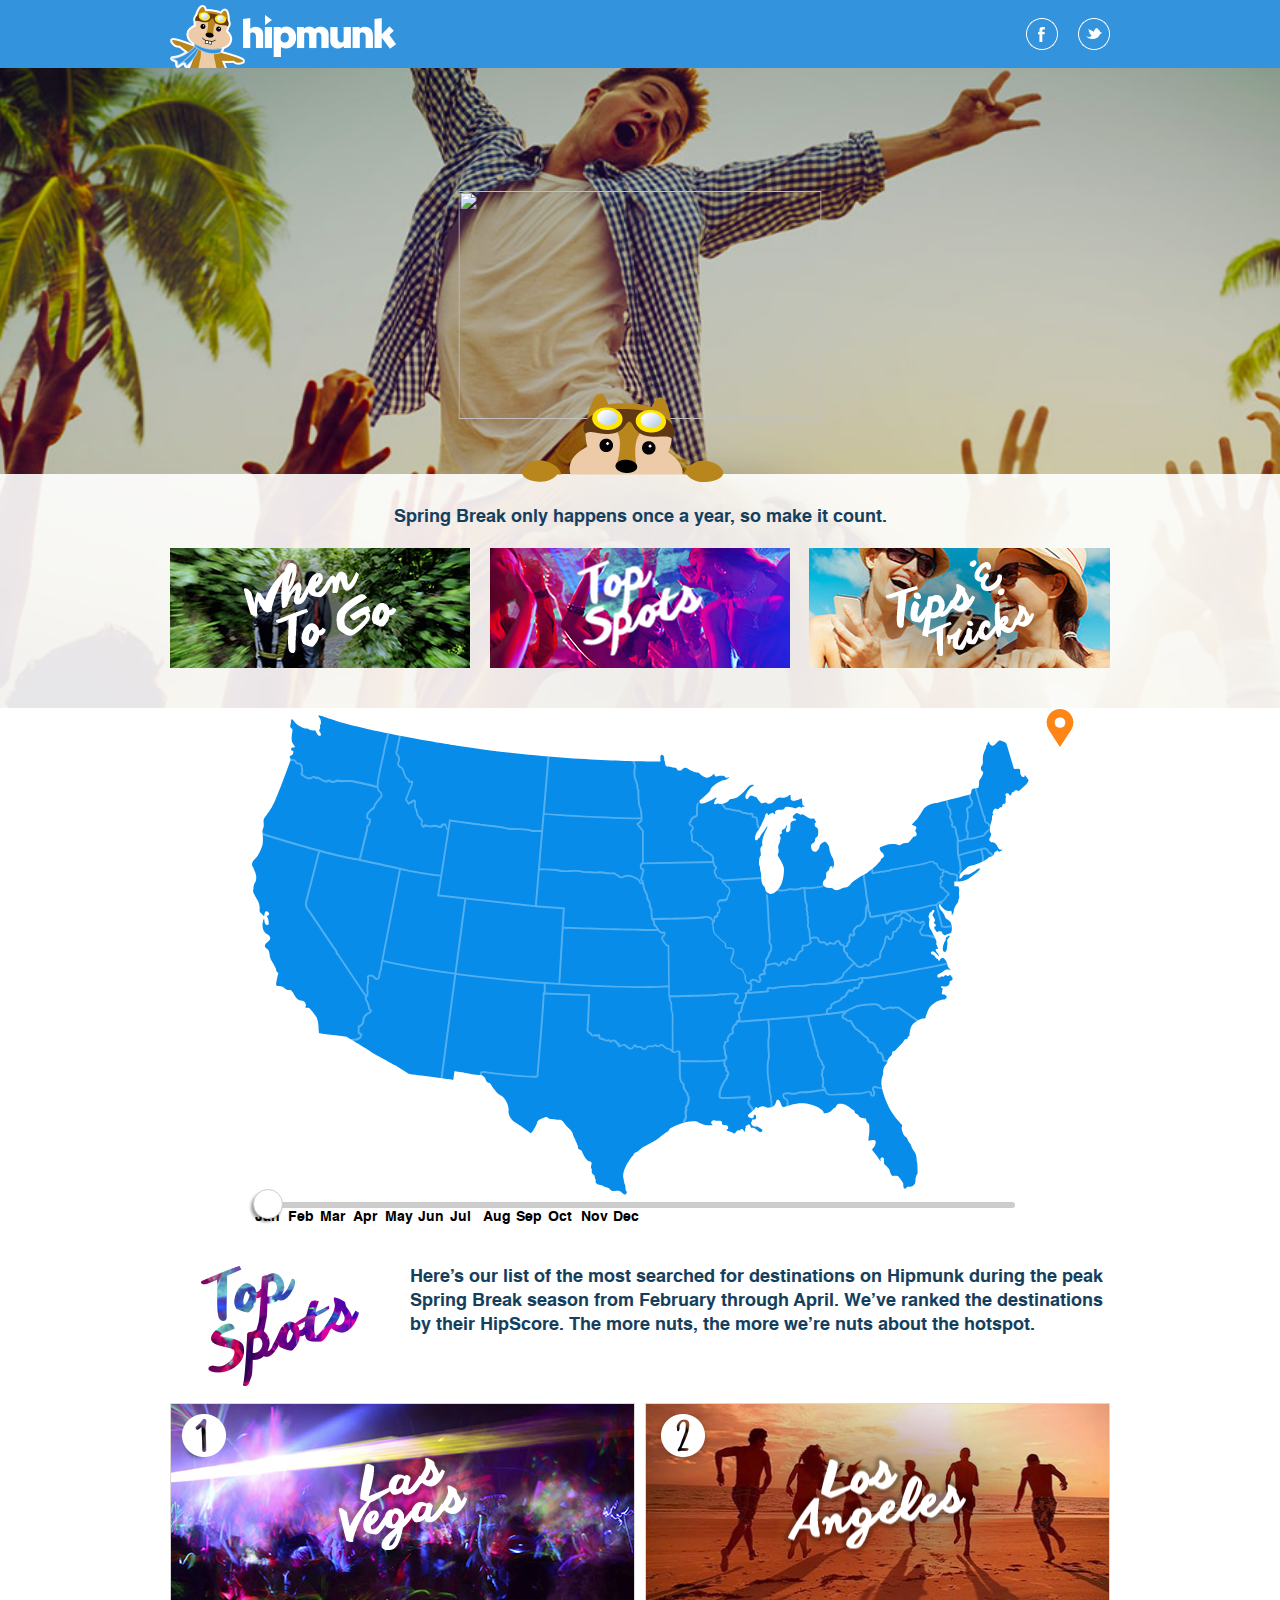
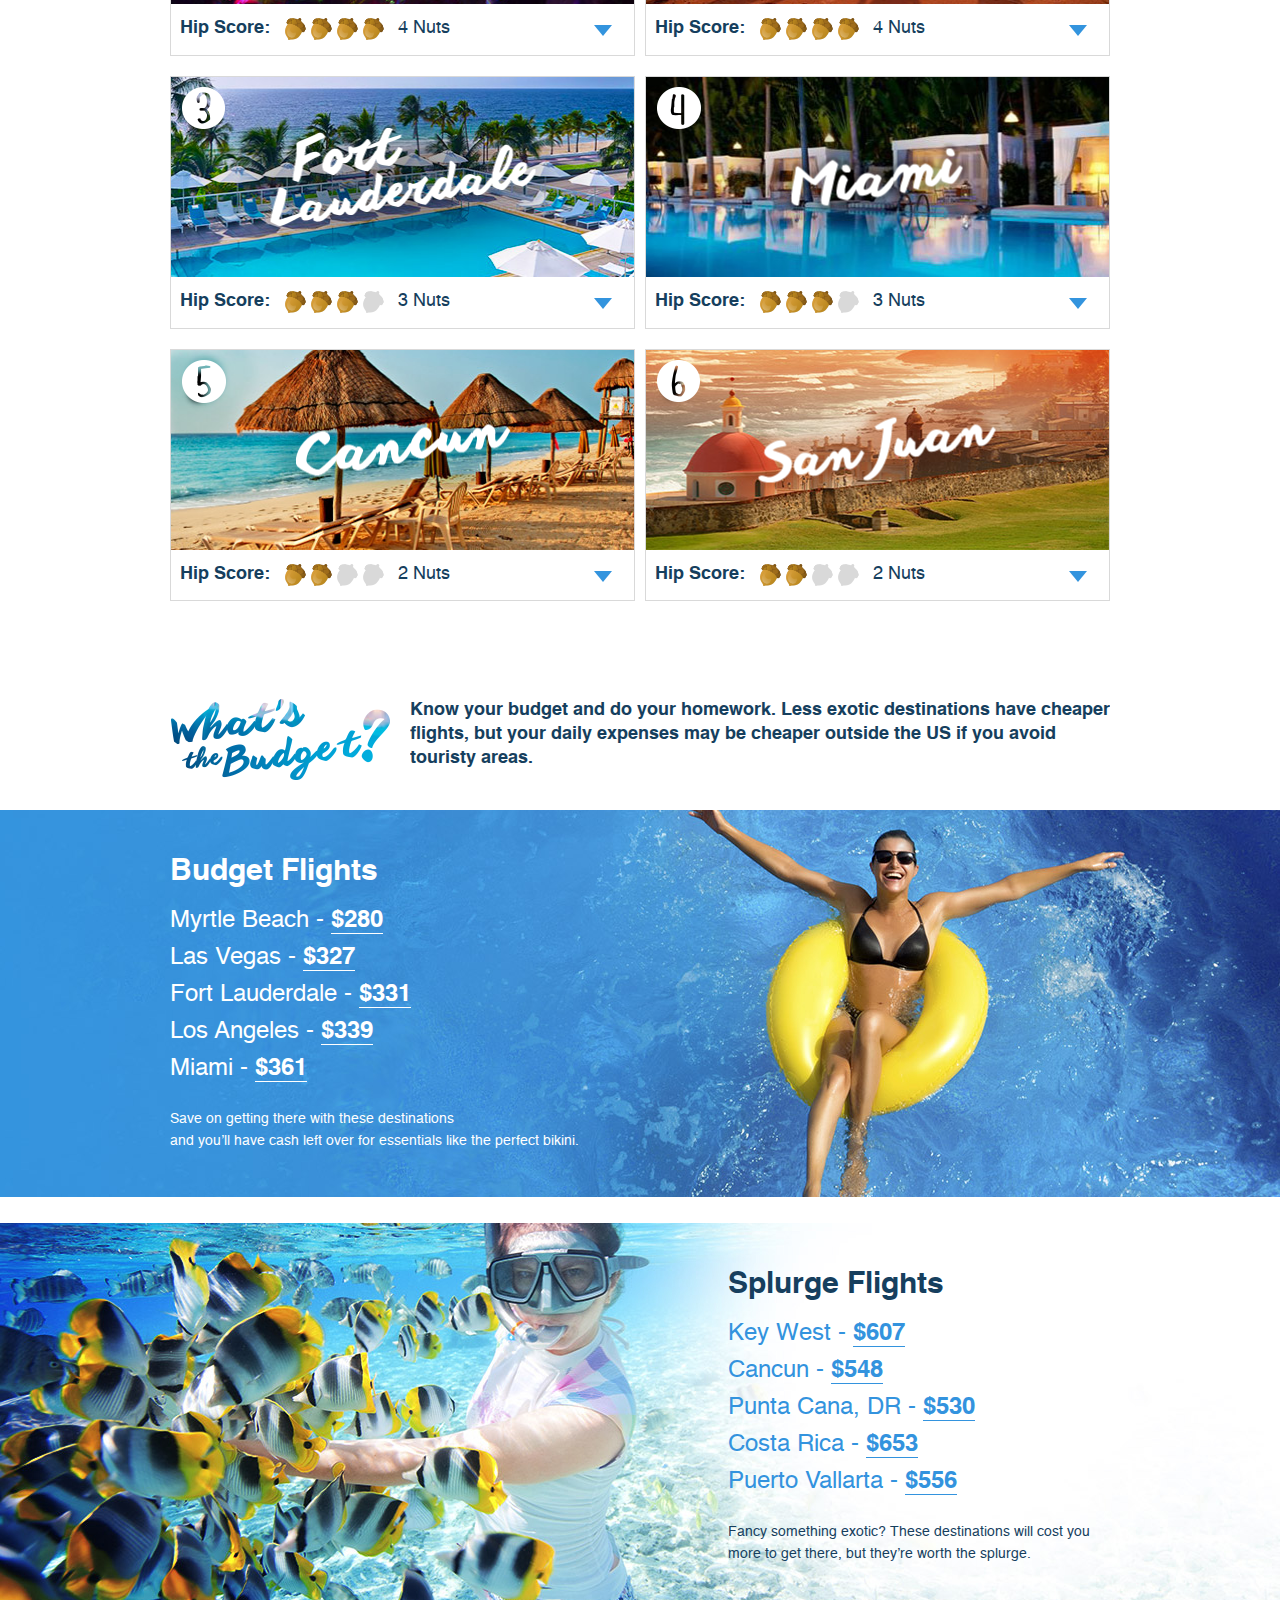
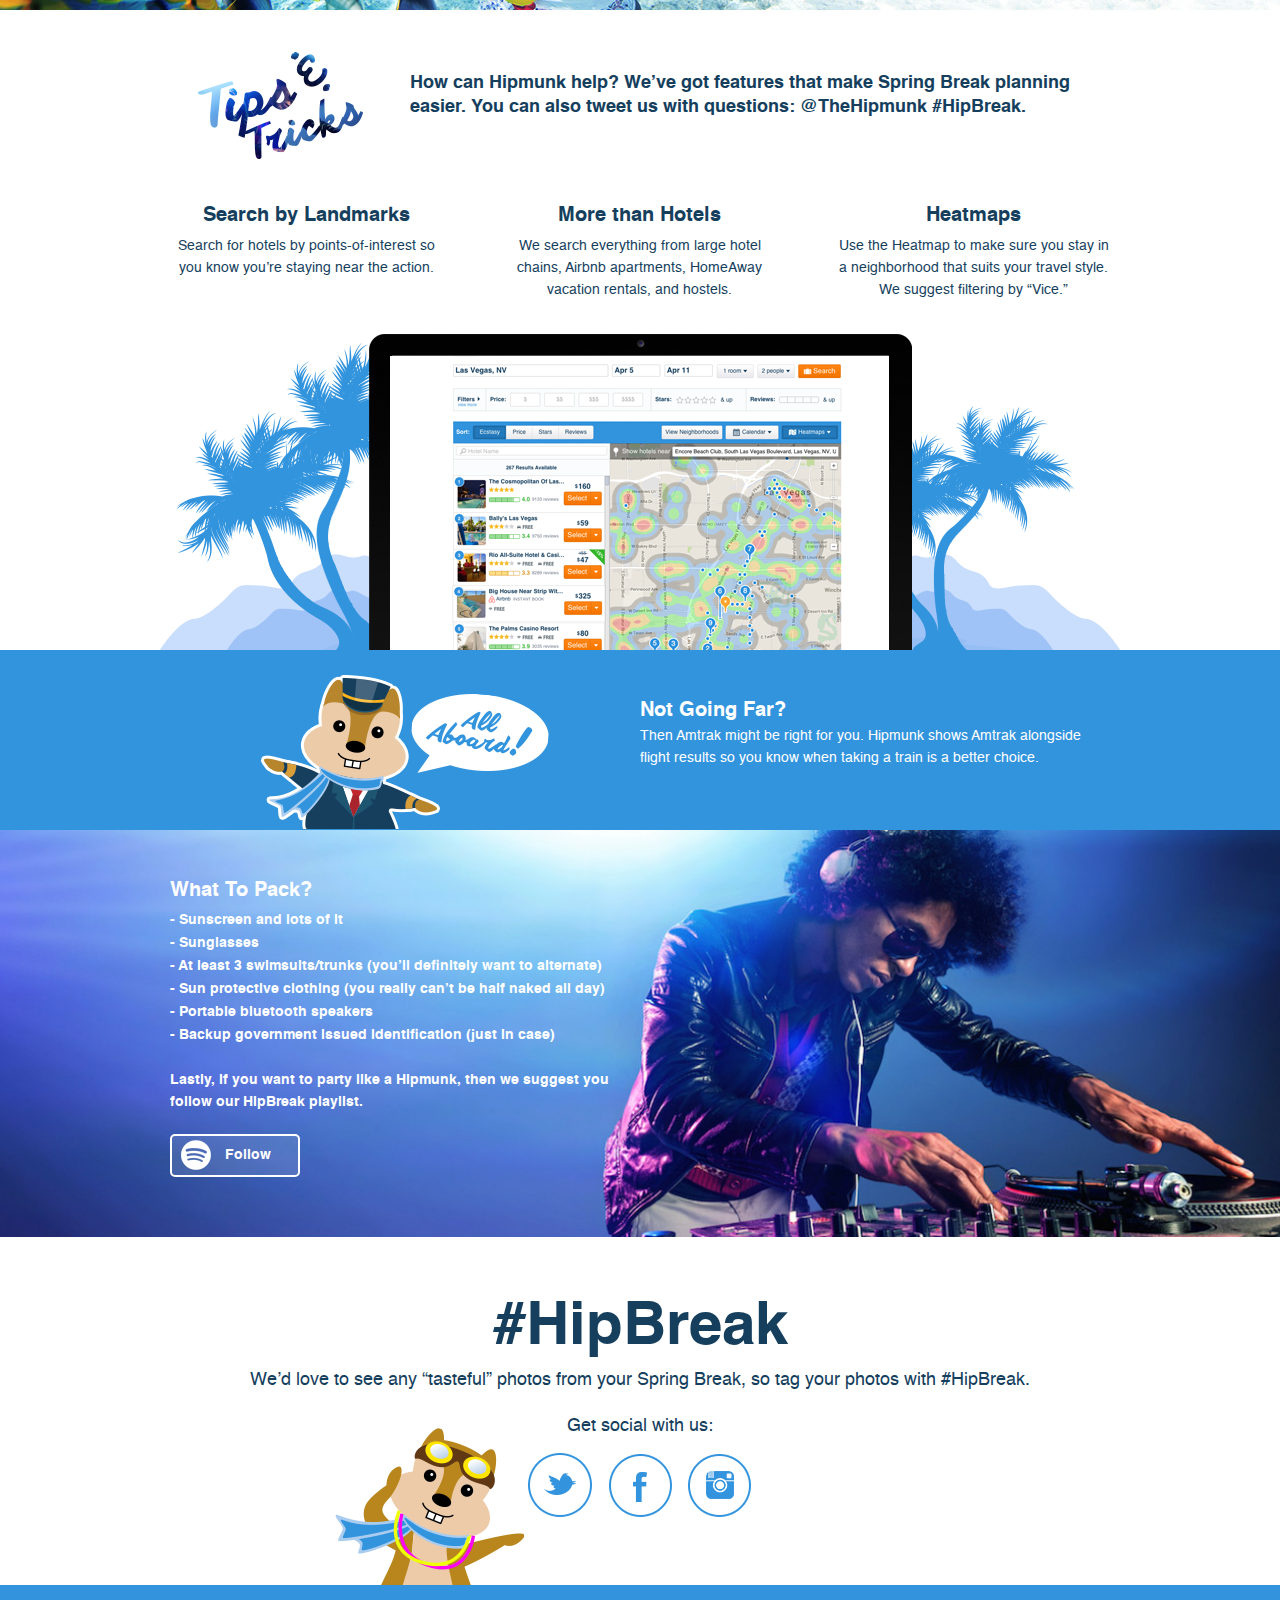
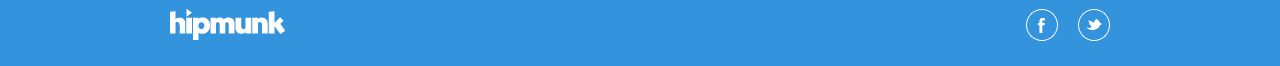
==== commit 6a7c79c4: "Add map and linechart to main index and move to first section of page" ====
--- a/index.html
+++ b/index.html
@@ -13,11 +13,15 @@
 			href="css/jquery-ui.min.css" />
 		<link rel="stylesheet"
 			href="css/style.css" />
-
+		<link rel="stylesheet"
+			href="./mapAndChart.css"
+			/>
+		<script src="https://d3js.org/d3.v5.min.js"></script>
 		<script
 			src="js/jquery-1.11.0.min.js"></script>
 		<script src="js/jquery-ui.min.js"></script>
 		<script src="js/functions.js"></script>
+		<script src="./data.js"></script>
 	</head>
 	<body>
 		<div class="wrapper">
@@ -46,7 +50,6 @@
 					</div><!-- /.socials -->
 				</div><!-- /.shell -->
 			</header><!-- /.header -->
-
 			<section class="intro">
 				<span class="intro-logo">
 					<img src="css/images/spring-break
@@ -59,6 +62,17 @@
 
 						<ul>
 							<li>
+								<a href="#section-map">
+									<img
+										src="css/images/temp/intro-nav-image2.jpg"
+										alt="" class="intro-nav-image" width="300" height="120" />
+
+									<img
+										src="css/images/when-to-go-white.png"
+										alt="" class="intro-nav-text" width="152" height="90" />
+								</a>
+							</li>
+							<li>
 								<a href="#section-spots">
 									<img
 										src="css/images/temp/intro-nav-image1.jpg"
@@ -69,19 +83,6 @@
 										alt="" class="intro-nav-text" width="125" height="95" />
 								</a>
 							</li>
-
-							<li>
-								<a href="#section-map">
-									<img
-										src="css/images/temp/intro-nav-image2.jpg"
-										alt="" class="intro-nav-image" width="300" height="120" />
-
-									<img
-										src="css/images/when-to-go-white.png"
-										alt="" class="intro-nav-text" width="152" height="90" />
-								</a>
-							</li>
-
 							<li>
 								<a href="#section-tips">
 									<img
@@ -97,7 +98,19 @@
 					</div><!-- /.shell -->
 				</div><!-- /.intro-nav -->
 			</section><!-- /.intro -->
-
+			<section class="section" id="section-map">
+				<main>
+					<div class="map"><img src="./us_map.svg" width=800></div>
+					<div class="slider-container">
+						<div class="slider"></div>
+						<ul class="slider-options">
+						</ul>
+					</div>
+					<div class="line-chart__container"></div>
+					<script src="./js/lineChart.js"></script>
+					<script src="./js/timeSliderActions.js"></script>
+				</main>
+			</section><!-- /.section -->
 			<section class="section section-spots" id="section-spots">
 				<div class="shell">
 					<div class="section-head">
@@ -389,153 +402,6 @@
 						</ul><!-- /.spots -->
 					</div><!-- /.section-body -->
 				</div><!-- /.shell -->
-			</section><!-- /.section -->
-
-			<section class="section section-map" id="section-map">
-				<div class="section-image">
-					<img src="css/images/map.jpg"
-						alt="" width="1379" height="500" />
-				</div><!-- /.section-image -->
-
-				<div class="section-inner">
-					<div class="map-links">
-						<a
-							href="https://www.hipmunk.com/Hotels-in-Los-Angeles-CA?utm_medium=pr&utm_source=fun&utm_campaign=SpringBreak&utm_content=WhentoGo"
-							style="margin-left: -410px; top: 47.6%;" class="feb-4 mar-2 mar-4 apr-1">
-							<img
-								src="css/images/cities/LA.png"
-								alt="" width="128" height="47" />
-						</a>
-
-						<a
-							href="https://www.hipmunk.com/Hotels-in-Cancun-Mexico?utm_medium=pr&utm_source=fun&utm_campaign=SpringBreak&utm_content=WhentoGo"
-							style="margin-left: -223px; top: 63.5%;" class="mar-1 mar-3 apr-1 apr-3
-							apr-2 apr-4">
-							<img
-								src="css/images/cities/Cancun.png"
-								alt="" width="104" height="47" />
-						</a>
-
-						<a
-							href="https://www.hipmunk.com/Hotels-in-Fort-Lauderdale-FL?utm_medium=pr&utm_source=fun&utm_campaign=SpringBreak&utm_content=WhentoGo"
-							style="margin-left: -188px; top: 48%;" class="mar-2">
-							<img
-								src="css/images/cities/Fort-Lauderdale.png"
-								alt="" width="156" height="53" />
-						</a>
-
-						<a
-							href="https://www.hipmunk.com/Hotels-in-Fort-Lauderdale-FL?utm_medium=pr&utm_source=fun&utm_campaign=SpringBreak&utm_content=WhentoGo"
-							style="margin-left: -188px; top: 55.6%;" class="feb-4 mar-1 mar-3 mar-4
-							apr-1">
-							<img
-								src="css/images/cities/fort-lauderdale-dark.png"
-								alt="" width="156" height="53" />
-						</a>
-
-						<a
-							href="https://www.hipmunk.com/Hotels-in-Fort-Lauderdale-FL?utm_medium=pr&utm_source=fun&utm_campaign=SpringBreak&utm_content=WhentoGo"
-							style="margin-left: -177px; top: 50.2%;" class="apr-2">
-							<img
-								src="css/images/cities/Fort-Lauderdale-center.png"
-								alt="" width="156" height="76" />
-						</a>
-
-						<a
-							href="https://www.hipmunk.com/Hotels-in-Las-Vegas-NV?utm_medium=pr&utm_source=fun&utm_campaign=SpringBreak&utm_content=WhentoGo"
-							style="margin-left: -337px; top: 40%;" class="feb-4 mar-1 mar-4 apr-3">
-							<img
-								src="css/images/cities/Las-Vegas.png"
-								alt="" width="112" height="68" />
-						</a>
-
-						<a
-							href="https://www.hipmunk.com/Hotels-in-Miami-FL?utm_medium=pr&utm_source=fun&utm_campaign=SpringBreak&utm_content=WhentoGo"
-							style="margin-left: -149px; top: 54.5%;" class="mar-2">
-							<img
-								src="css/images/cities/Miami.png"
-								alt="" width="112" height="55" />
-						</a>
-
-						<a
-							href="https://www.hipmunk.com/Hotels-in-San-Juan-Puerto-Rico?utm_medium=pr&utm_source=fun&utm_campaign=SpringBreak&utm_content=WhentoGo"
-							style="margin-left: -69px; top: 61.7%;" class="mar-3 apr-3">
-							<img
-								src="css/images/cities/san-juan.png"
-								alt="" width="105" height="68" />
-						</a>
-
-						<a
-							href="https://www.hipmunk.com/Hotels-in-Tampa-FL?utm_medium=pr&utm_source=fun&utm_campaign=SpringBreak&utm_content=WhentoGo"
-							style="margin-left: -178px; top: 56.5%;" class="apr-2">
-							<img
-								src="css/images/cities/tampa.png"
-								alt="" width="83" height="45" />
-						</a>
-
-						<a
-							href="https://www.hipmunk.com/Hotels-in-Tampa-FL?utm_medium=pr&utm_source=fun&utm_campaign=SpringBreak&utm_content=WhentoGo"
-							style="margin-left: -160px; top: 48%;" class="apr-4">
-							<img
-								src="css/images/cities/tampa-alt.png"
-								alt="" width="77" height="87" />
-						</a>
-
-						<a
-							href="https://www.hipmunk.com/Hotels-in-Fort-Lauderdale-FL?utm_medium=pr&utm_source=fun&utm_campaign=SpringBreak&utm_content=WhentoGo"
-							style="margin-left: -166px; top: 55.6%;" class="apr-4">
-							<img
-								src="css/images/cities/fort-lauderdale-dark-alt.png"
-								alt="" width="156" height="48" />
-						</a>
-					</div><!-- /.map-links -->
-
-					<div class="shell">
-						<div class="section-head">
-							<div class="section-head-inner left">
-								<img
-									src="css/images/when-to-go-big.png"
-									alt="" width="192" height="114" />
-							</div><!-- /.section-head-inner left -->
-
-							<div class="section-head-inner">
-								<p>Spring Break is all about being apart of the action. We looked at our
-									data and figured out where the masses will be each week of Spring Break
-									season.</p>
-							</div><!-- /.section-head-inner-->
-						</div><!-- /.section-head -->
-					</div><!-- /.shell -->
-
-					<div class="section-foot">
-						<div class="shell">
-							<div class="map-scollbar">
-								<div class="slider">
-
-								</div><!-- /.slider -->
-
-								<ul class="slider-options">
-									<li data-time="feb-4">Feb 21 - Feb 28</li>
-
-									<li data-time="mar-1">Feb 28 - Mar 7</li>
-
-									<li data-time="mar-2">Mar 7 - Mar 14</li>
-
-									<li data-time="mar-3">Mar 14 - Mar 21</li>
-
-									<li data-time="mar-4">Mar 21 - Mar 28</li>
-
-									<li data-time="apr-1">Mar 28 - Apr 4</li>
-
-									<li data-time="apr-2">Apr 4 - Apr 11</li>
-
-									<li data-time="apr-3">Apr 11 - Apr 18</li>
-
-									<li data-time="apr-4">Apr 18 - Apr 25</li>
-								</ul><!-- /.slider-options -->
-							</div><!-- /.map-scollbar -->
-						</div><!-- /.shell -->
-					</div><!-- /.section-foot -->
-				</div><!-- /.section-inner -->
 			</section><!-- /.section -->
 
 			<section class="section section-budget">
--- a/mapAndChart.css
+++ b/mapAndChart.css
@@ -0,0 +1,100 @@
+.line-chart {
+    border: 1px solid lightgray;
+    width: 800px;
+    height: 600px;
+}
+.tooltip {
+    position: absolute;
+    padding: 10px;
+    font: 16px sans-serif;
+    background: #222;
+    color: #fff;
+    border: 0px;
+    border-radius: 8px;
+    pointer-events: none;
+    opacity: 0.9;
+    visibility: hidden;
+}
+.overlay {
+    fill: none;
+    pointer-events: all;
+}
+
+.focus circle {
+    fill: #28ace0;
+    stroke: #078cea;
+    stroke-width: 2px;
+}
+main .slider-container {
+    width: 750px;
+    margin: 0 auto;
+}
+main .slider-options {
+    padding: 0;
+    display: flex;
+    justify-content: space-evenly;
+    flex-direction: row;
+    left: -10px;
+    position: relative;
+}
+main .slider-options li {
+    display: flex;
+    font-size: 14px;
+    font-weight: bold;
+    color: #000;
+    text-transform: capitalize;
+    text-align: left;
+    width: 68px;
+}
+main .ui-widget-content {
+    height: 6px;
+    border: 0 none;
+    background: #ccc;
+    cursor: pointer;
+}
+main .ui-slider .ui-slider-handle {
+    top: -13px;
+    background: #fff;
+    border-radius: 50%;
+    width: 28px;
+    height: 28px;
+    box-shadow: -2px 3px 3px 0 rgba(0, 0, 0, 0.4);
+    cursor: pointer;
+}
+main .ui-slider-handle:focus,
+main .ui-slider-handle:hover {
+    background: #fff;
+    border-color: #ccc;
+}
+
+main .ui-slider-range {
+    background: #ff8517;
+}
+.map {
+    width: 800px;
+    position: relative;
+}
+.pin {
+    width: 40px;
+    height: 40px;
+    animation: stretch 2s cubic-bezier(0.075, 0.82, 0.165, 1);
+}
+@keyframes stretch {
+    0% {
+        transform: scale(2, 2);
+    }
+    100% {
+        transform: scaleX(1, 1);
+    }
+}
+main {
+    display: flex;
+    flex-direction: column;
+    align-items: center;
+}
+.line-chart__container {
+    position: relative;
+}
+.tooltip {
+    position: absolute;
+}
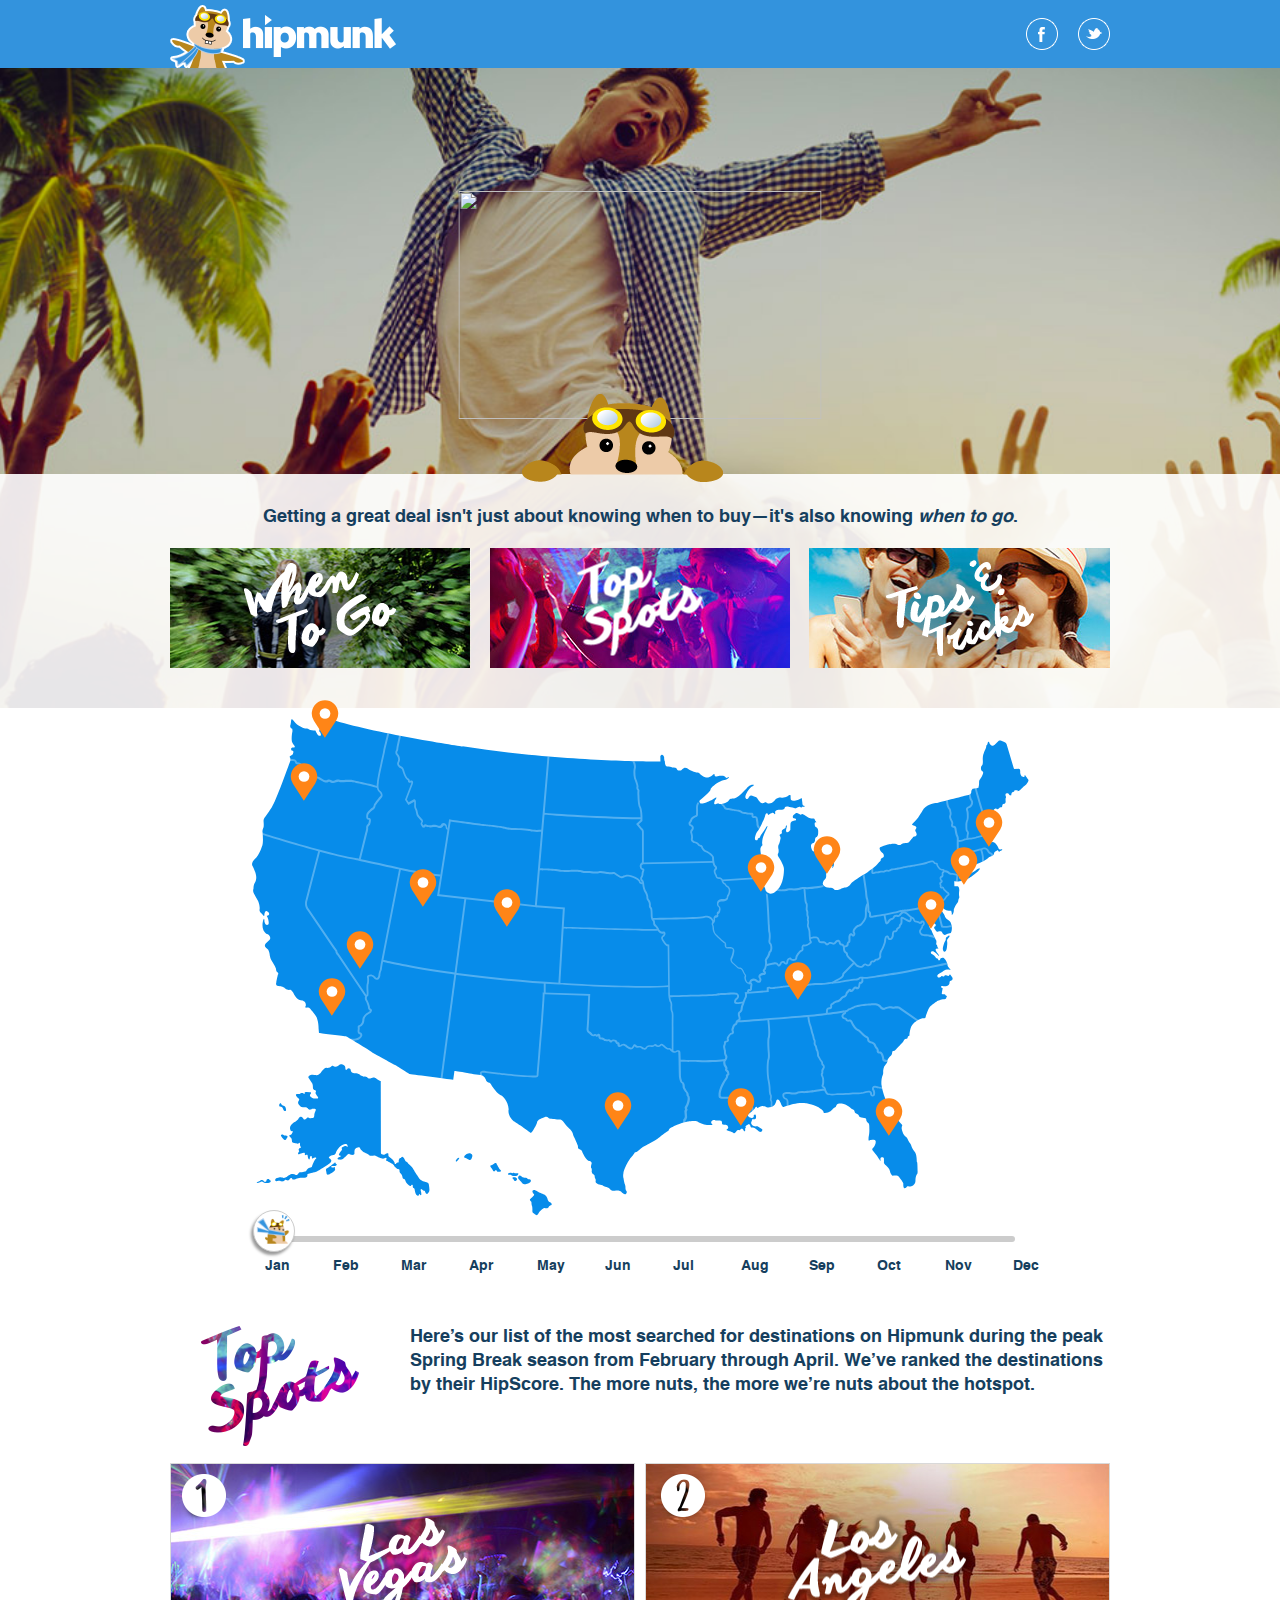
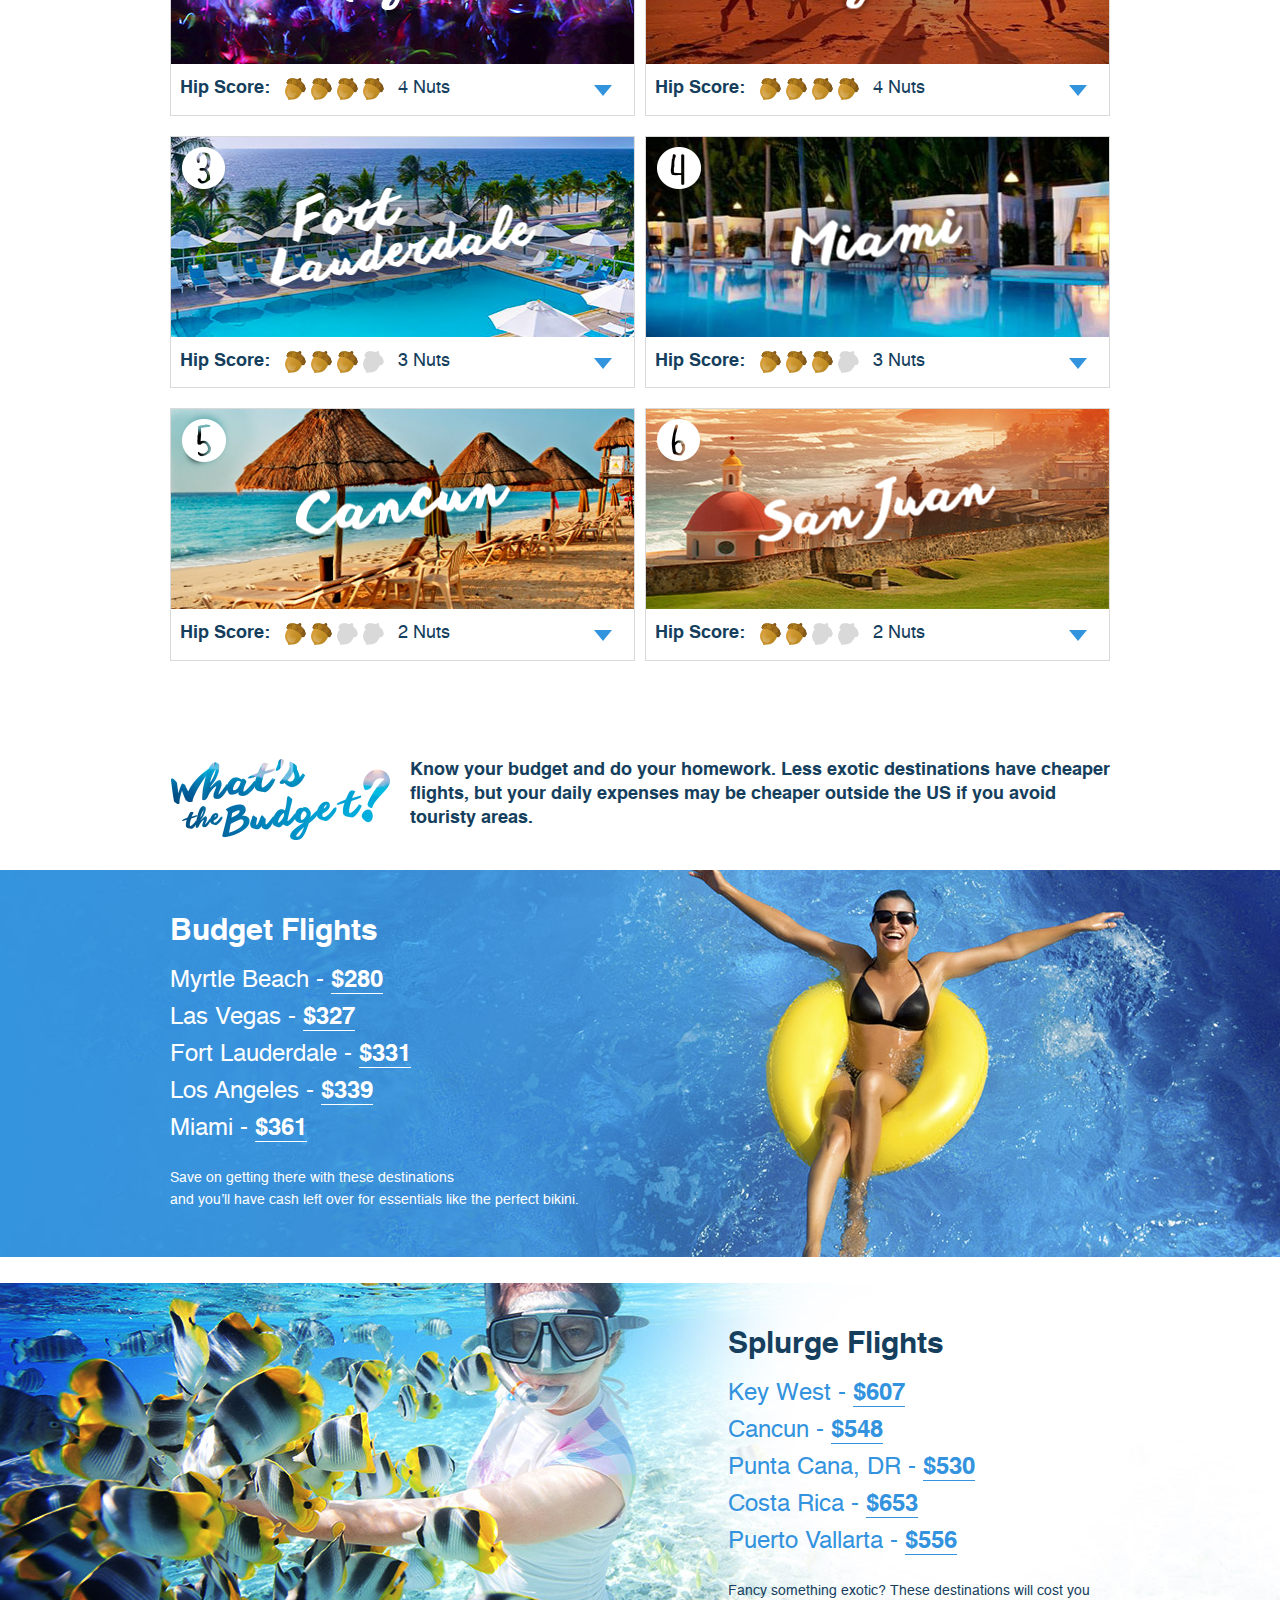
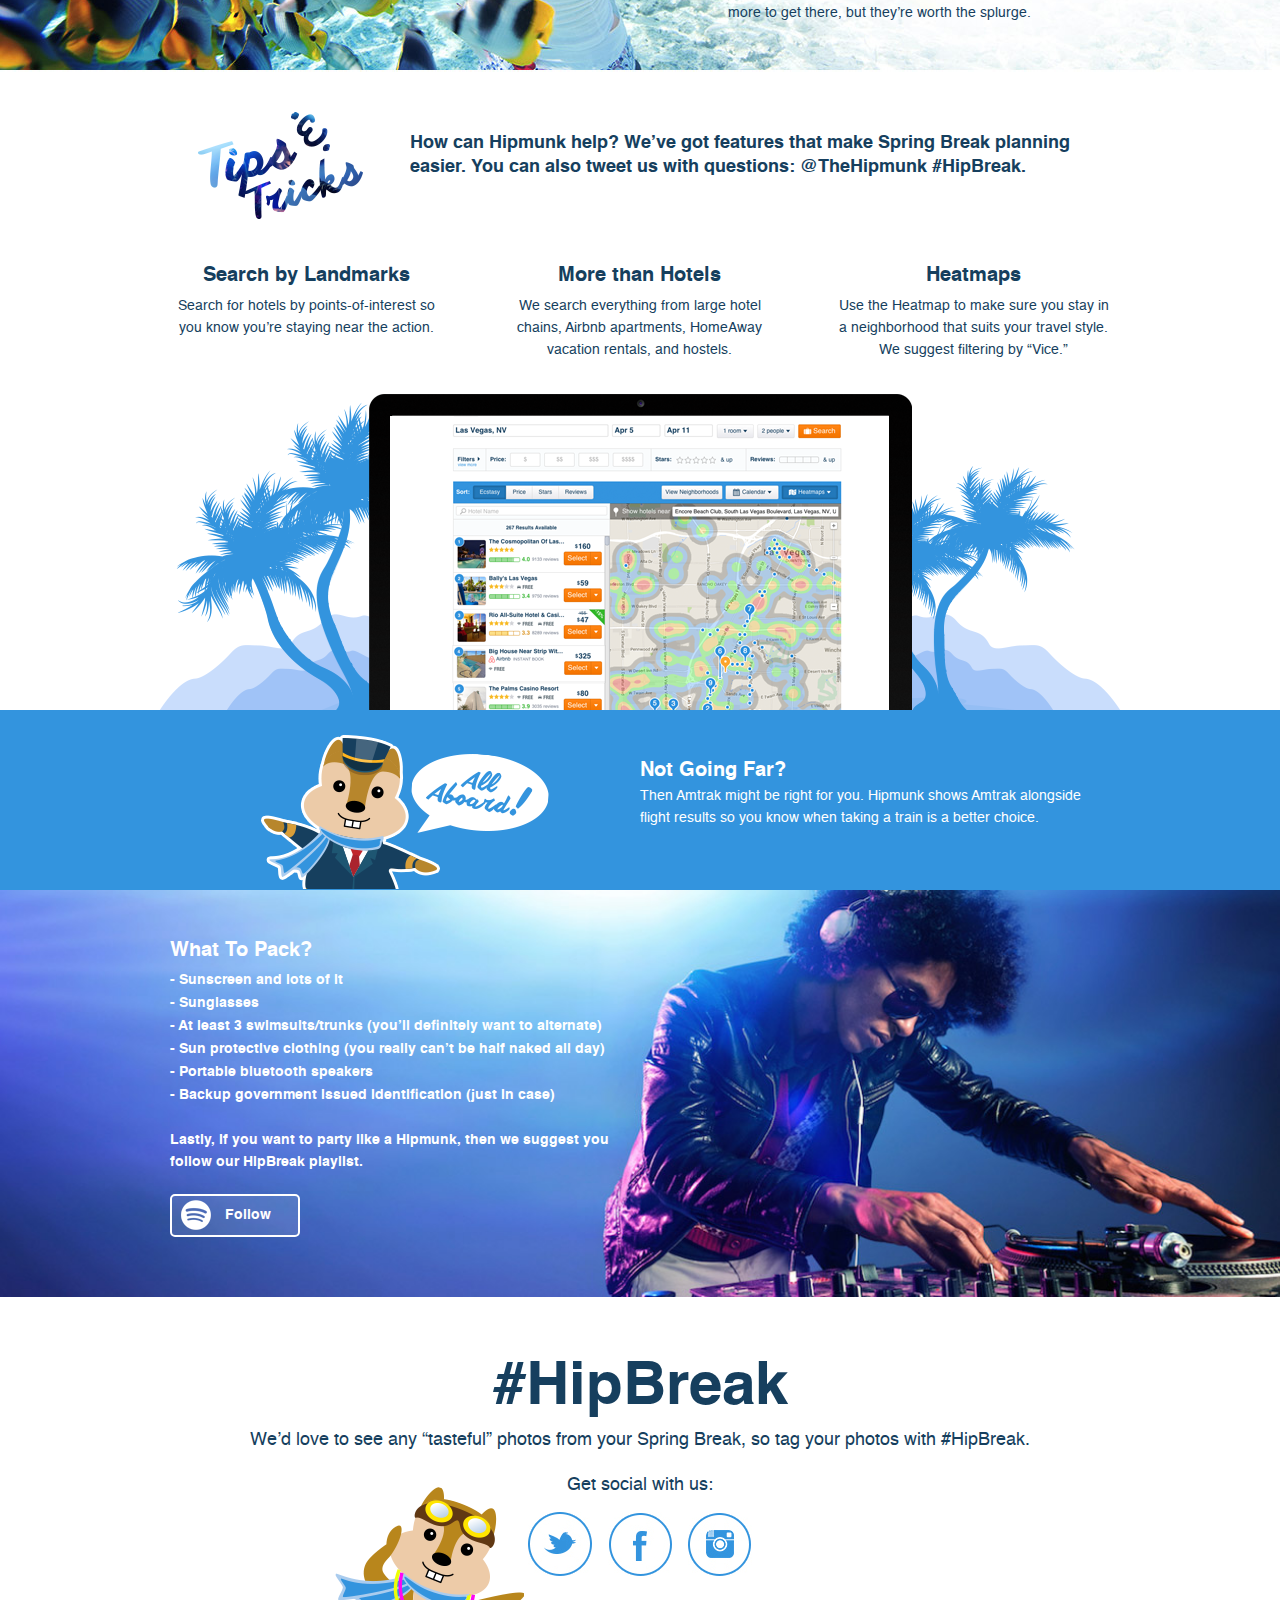
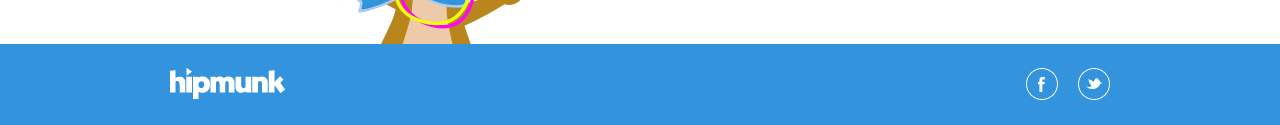
==== commit d394641b: "Update copy" ====
--- a/index.html
+++ b/index.html
@@ -58,7 +58,8 @@
 
 				<div class="intro-nav">
 					<div class="shell">
-						<p>Spring Break only happens once a year, so make it count. </p>
+						<p>Getting a great deal isn't just about knowing when to buy—it's also
+							knowing <i>when to go</i>. </p>
 
 						<ul>
 							<li>
--- a/mapAndChart.css
+++ b/mapAndChart.css
@@ -1,8 +1,3 @@
-.line-chart {
-    border: 1px solid lightgray;
-    width: 800px;
-    height: 600px;
-}
 .tooltip {
     position: absolute;
     padding: 10px;
@@ -27,24 +22,28 @@
 }
 main .slider-container {
     width: 750px;
-    margin: 0 auto;
+    height: 50px;
 }
 main .slider-options {
-    padding: 0;
+    padding: 15px 0 0 0;
     display: flex;
-    justify-content: space-evenly;
     flex-direction: row;
-    left: -10px;
+    /* left: -10px; */
     position: relative;
 }
 main .slider-options li {
     display: flex;
+    flex-shrink: 0; /* no shrink */
+    width: 68px;
     font-size: 14px;
     font-weight: bold;
-    color: #000;
+    color: #163f5e;
     text-transform: capitalize;
     text-align: left;
-    width: 68px;
+}
+main .slider-options li:hover {
+    cursor: pointer;
+    font-weight: bold;
 }
 main .ui-widget-content {
     height: 6px;
@@ -53,19 +52,24 @@
     cursor: pointer;
 }
 main .ui-slider .ui-slider-handle {
-    top: -13px;
+    top: -26px;
     background: #fff;
     border-radius: 50%;
-    width: 28px;
-    height: 28px;
+    /* width: 28px;
+    height: 28px; */
+    background-image: url(chipi.png);
+    background-size: 40px;
+    width: 40px;
+    height: 40px;
     box-shadow: -2px 3px 3px 0 rgba(0, 0, 0, 0.4);
     cursor: pointer;
 }
-main .ui-slider-handle:focus,
+
+/* main .ui-slider-handle:focus,
 main .ui-slider-handle:hover {
     background: #fff;
     border-color: #ccc;
-}
+} */
 
 main .ui-slider-range {
     background: #ff8517;
@@ -79,6 +83,9 @@
     height: 40px;
     animation: stretch 2s cubic-bezier(0.075, 0.82, 0.165, 1);
 }
+/* .pin:hover {
+    transition:
+} */
 @keyframes stretch {
     0% {
         transform: scale(2, 2);
@@ -95,6 +102,7 @@
 .line-chart__container {
     position: relative;
 }
-.tooltip {
-    position: absolute;
+.line-chart {
+    width: 800px;
+    height: 250px;
 }
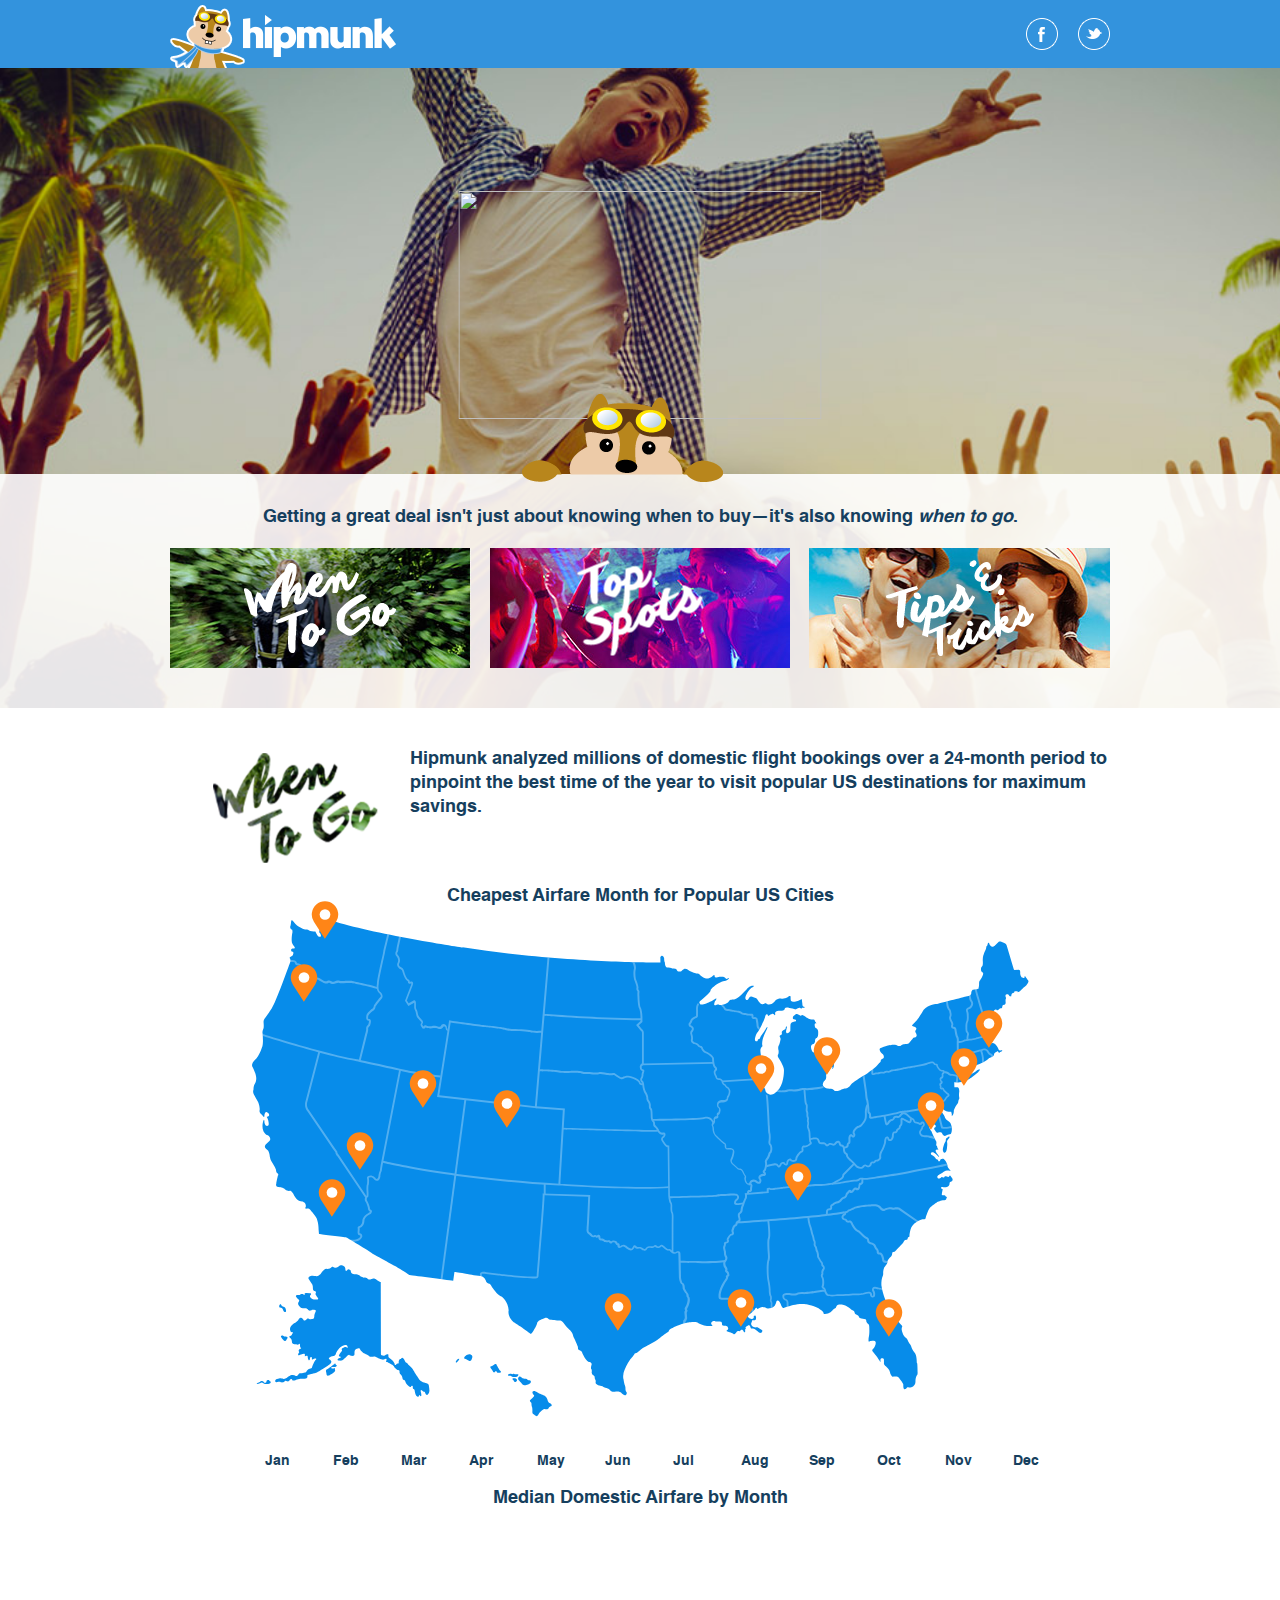
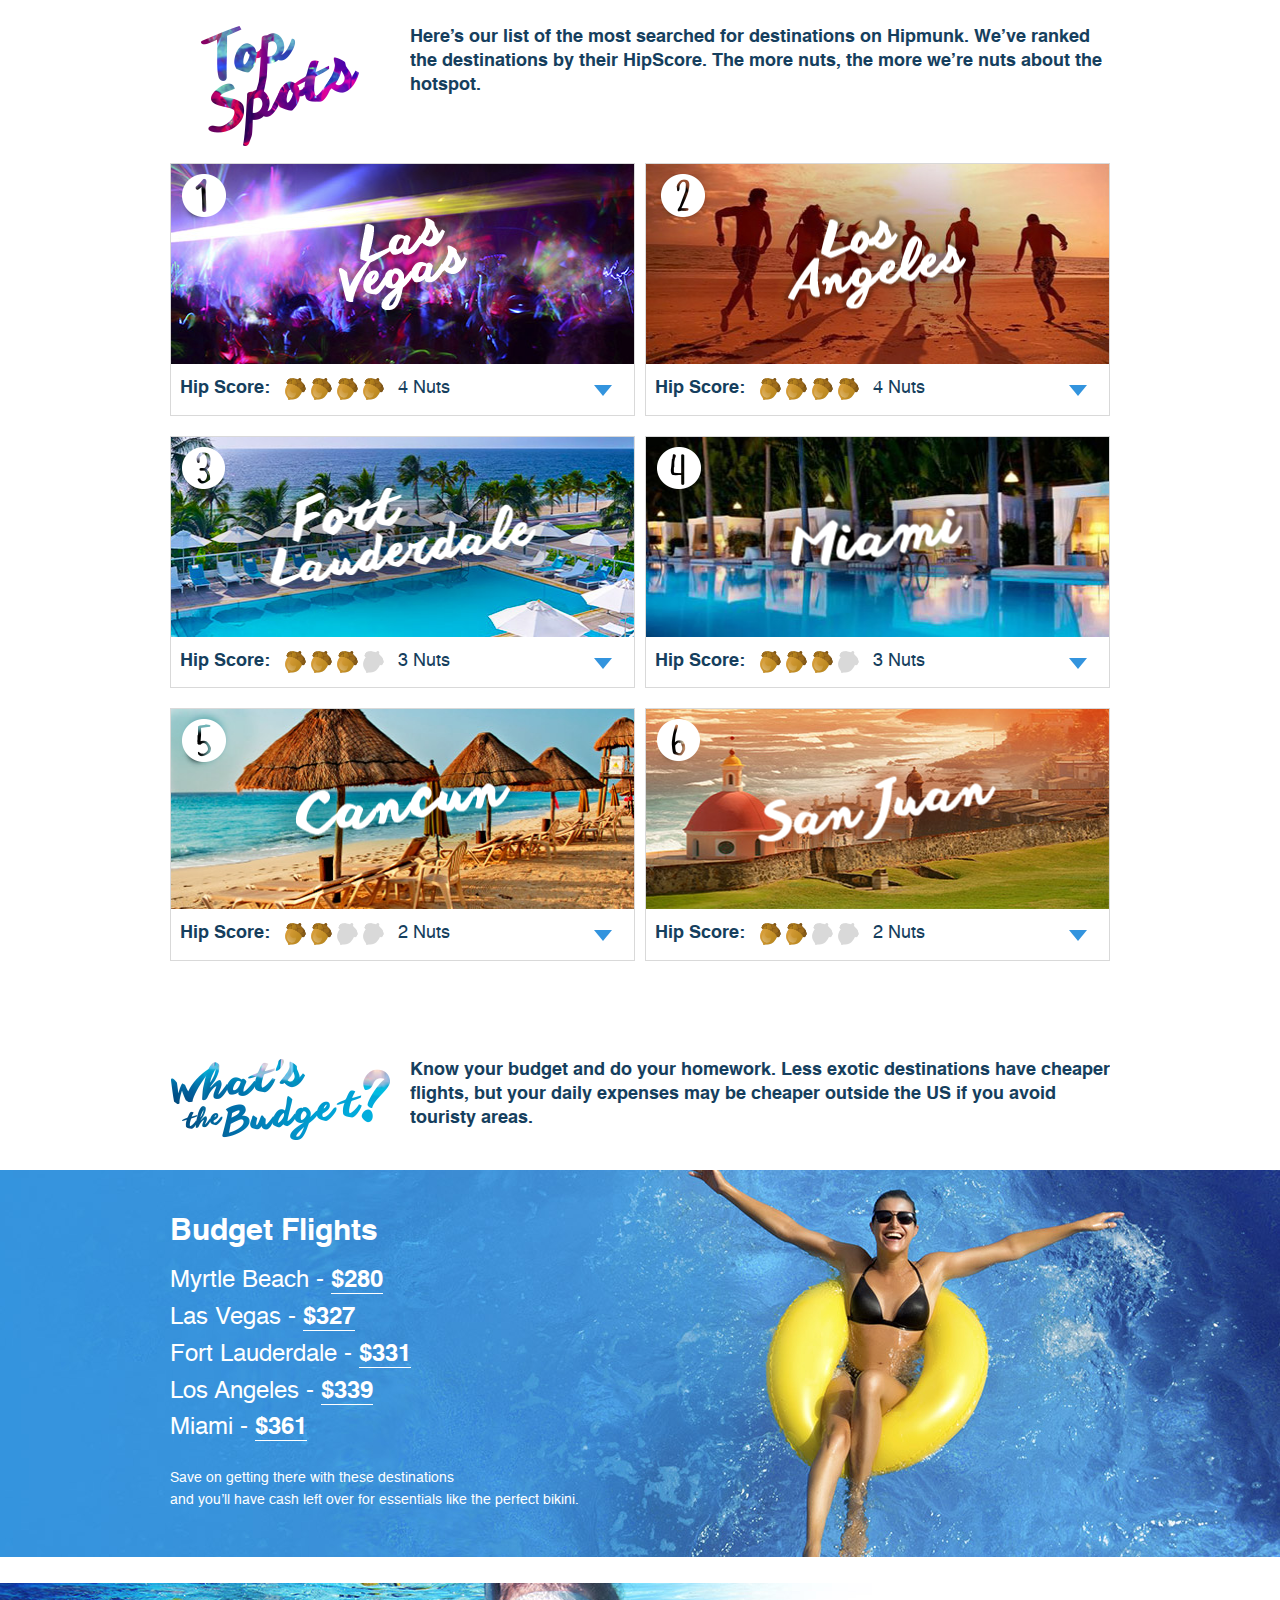
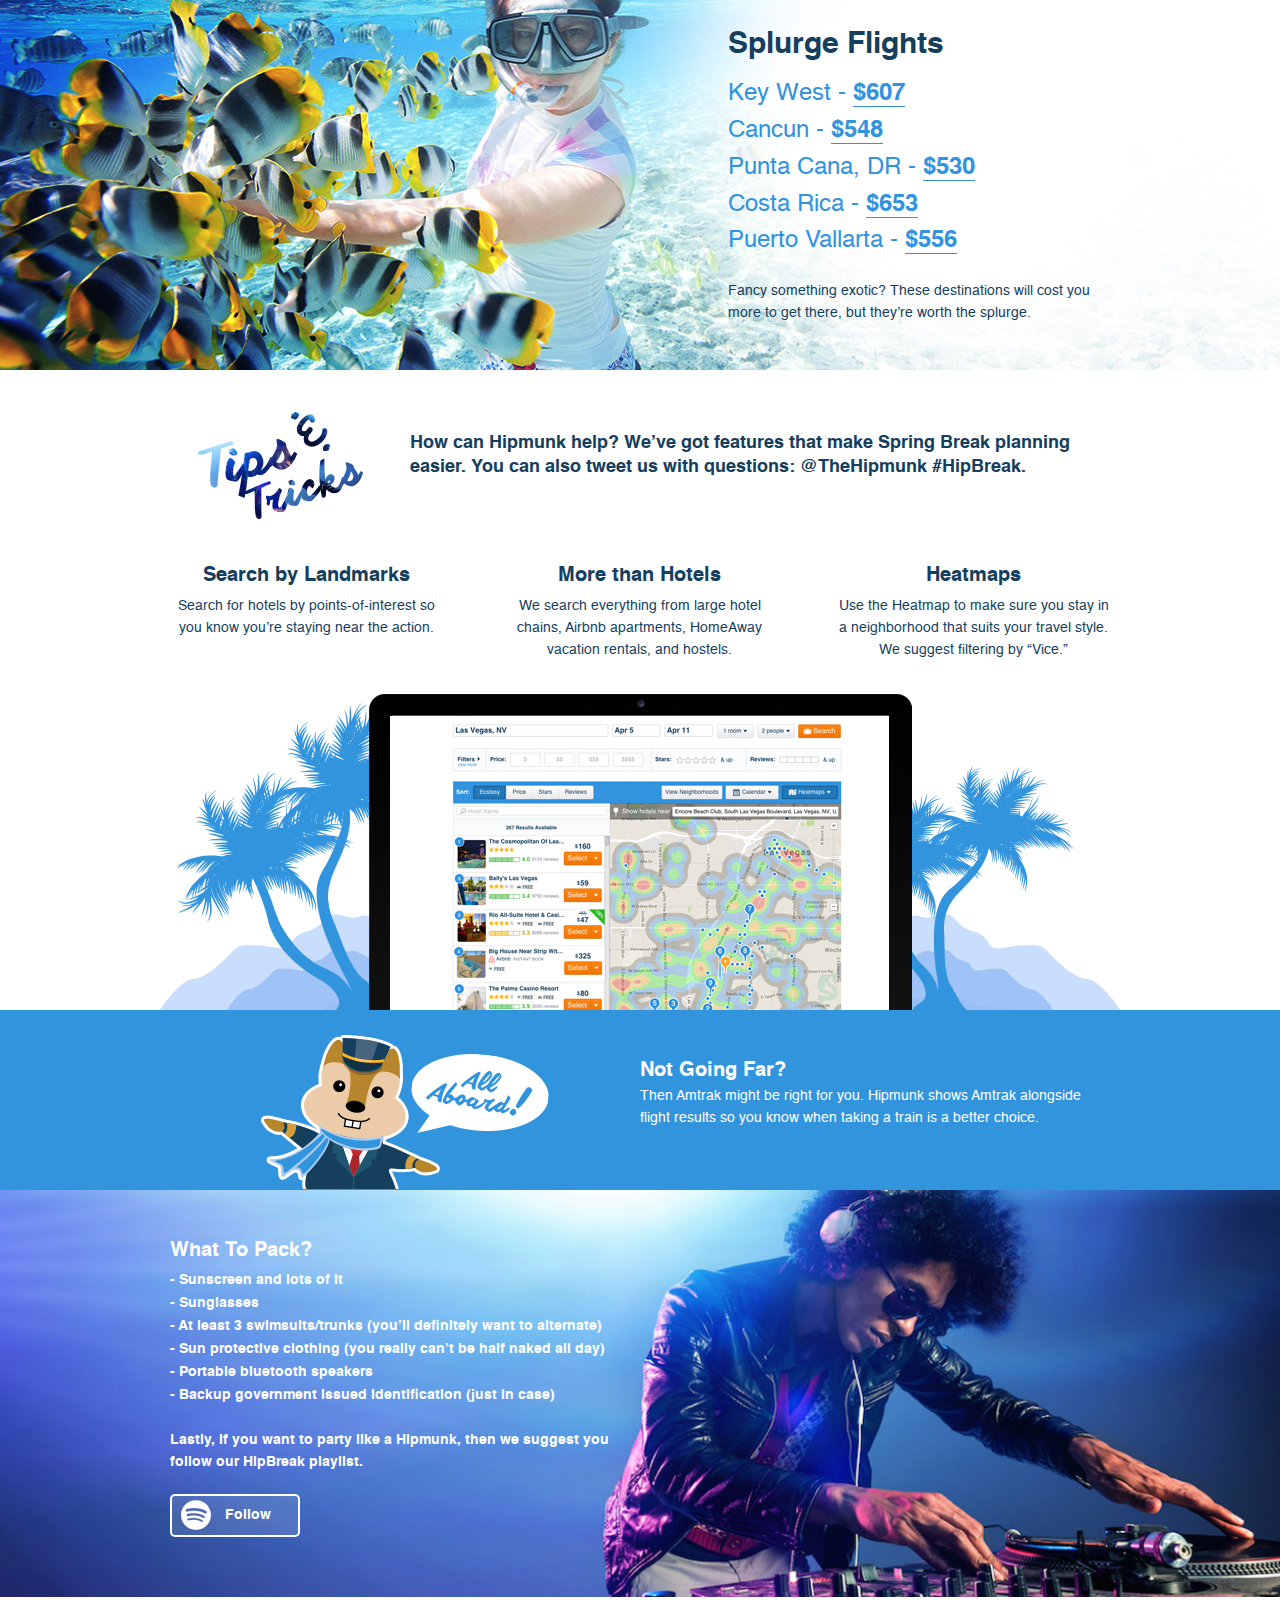
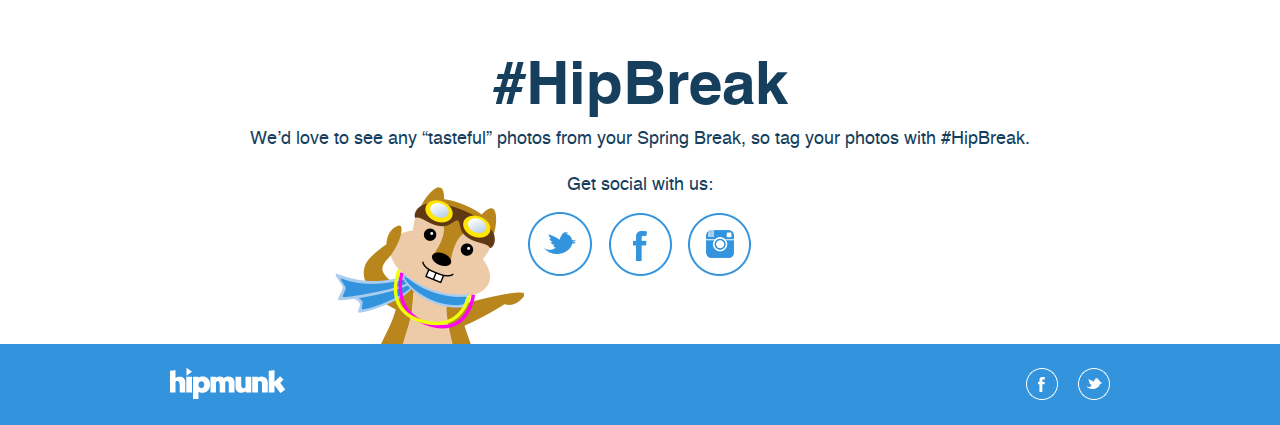
==== commit 2d4a42c4: "Finish styling When to Go and section" ====
--- a/index.html
+++ b/index.html
@@ -100,17 +100,36 @@
 				</div><!-- /.intro-nav -->
 			</section><!-- /.intro -->
 			<section class="section" id="section-map">
-				<main>
-					<div class="map"><img src="./us_map.svg" width=800></div>
-					<div class="slider-container">
-						<div class="slider"></div>
-						<ul class="slider-options">
-						</ul>
-					</div>
-					<div class="line-chart__container"></div>
-					<script src="./js/lineChart.js"></script>
-					<script src="./js/timeSliderActions.js"></script>
-				</main>
+				<div class="shell">
+					<div class="section-head">
+						<div class="section-head-inner left">
+							<img
+								src="wtg.png"
+								alt="When To Go" width="250" height="120" />
+						</div><!-- /.section-head-inner left -->
+
+						<div class="section-head-inner">
+							<p>Hipmunk analyzed millions of domestic flight bookings
+								over a 24-month
+								period to pinpoint the best time of the year to visit popular US
+								destinations for maximum savings.</p>
+						</div><!-- /.section-head-inner-->
+					</div><!-- /.section-head -->
+
+					<main>
+						<p class="title">Cheapest Airfare Month for Popular US Cities</p>
+						<div class="map"><img src="./us_map.svg" width=800></div>
+						<div class="slider-container">
+							<div class="slider"></div>
+							<ul class="slider-options">
+							</ul>
+						</div>
+						<div class="line-chart__container"></div>
+						<p class="title">Median Domestic Airfare by Month</p>
+						<script src="./js/lineChart.js"></script>
+						<script src="./js/timeSliderActions.js"></script>
+					</main>
+				</div>
 			</section><!-- /.section -->
 			<section class="section section-spots" id="section-spots">
 				<div class="shell">
@@ -122,8 +141,8 @@
 						</div><!-- /.section-head-inner left -->
 
 						<div class="section-head-inner">
-							<p>Here’s our list of the most searched for destinations on Hipmunk
-								during the peak Spring Break season from February through April. We’ve
+							<p>Here’s our list of the most searched for destinations on Hipmunk.
+								We’ve
 								ranked the destinations by their HipScore. The more nuts, the more we’re
 								nuts about the hotspot.</p>
 						</div><!-- /.section-head-inner-->
--- a/mapAndChart.css
+++ b/mapAndChart.css
@@ -98,11 +98,15 @@
     display: flex;
     flex-direction: column;
     align-items: center;
+    margin-bottom: 75px;
 }
 .line-chart__container {
     position: relative;
 }
 .line-chart {
     width: 800px;
-    height: 250px;
+    height: 196px;
 }
+p.title {
+    font-weight: bold;
+}
